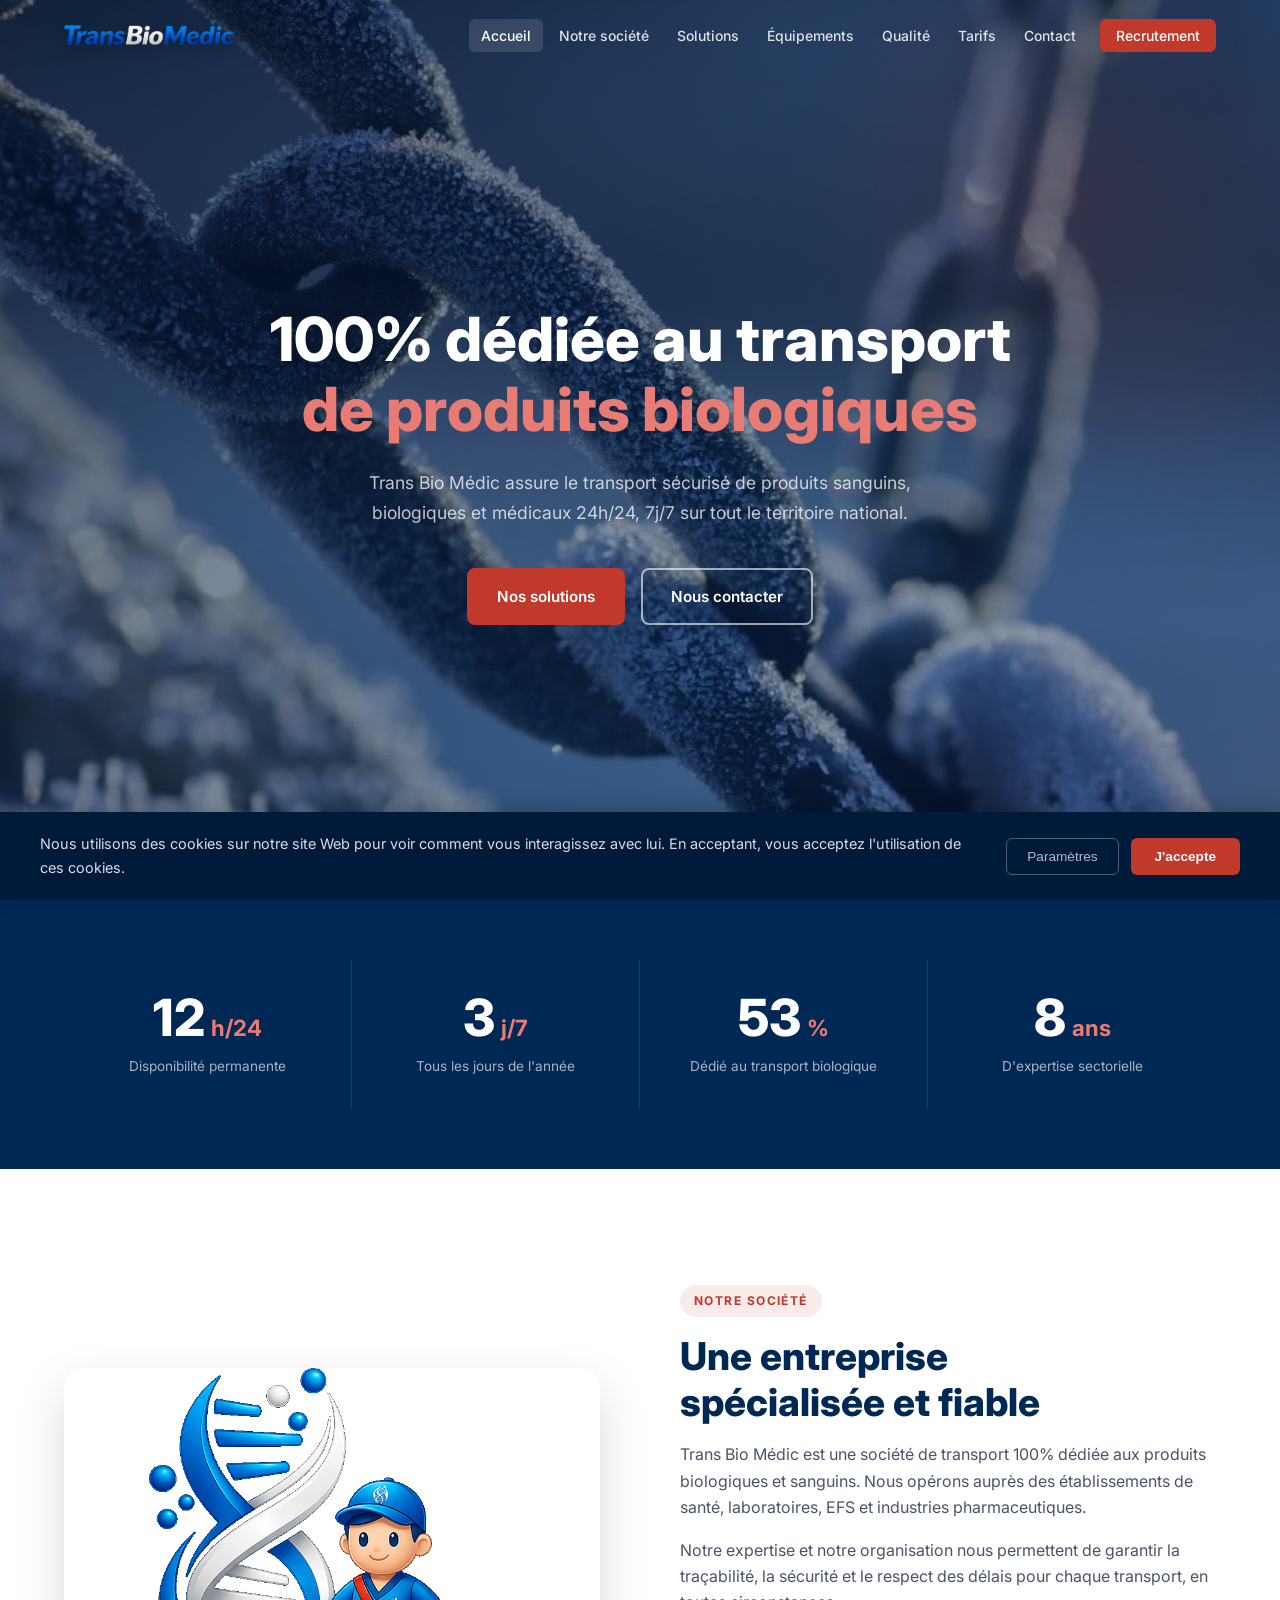
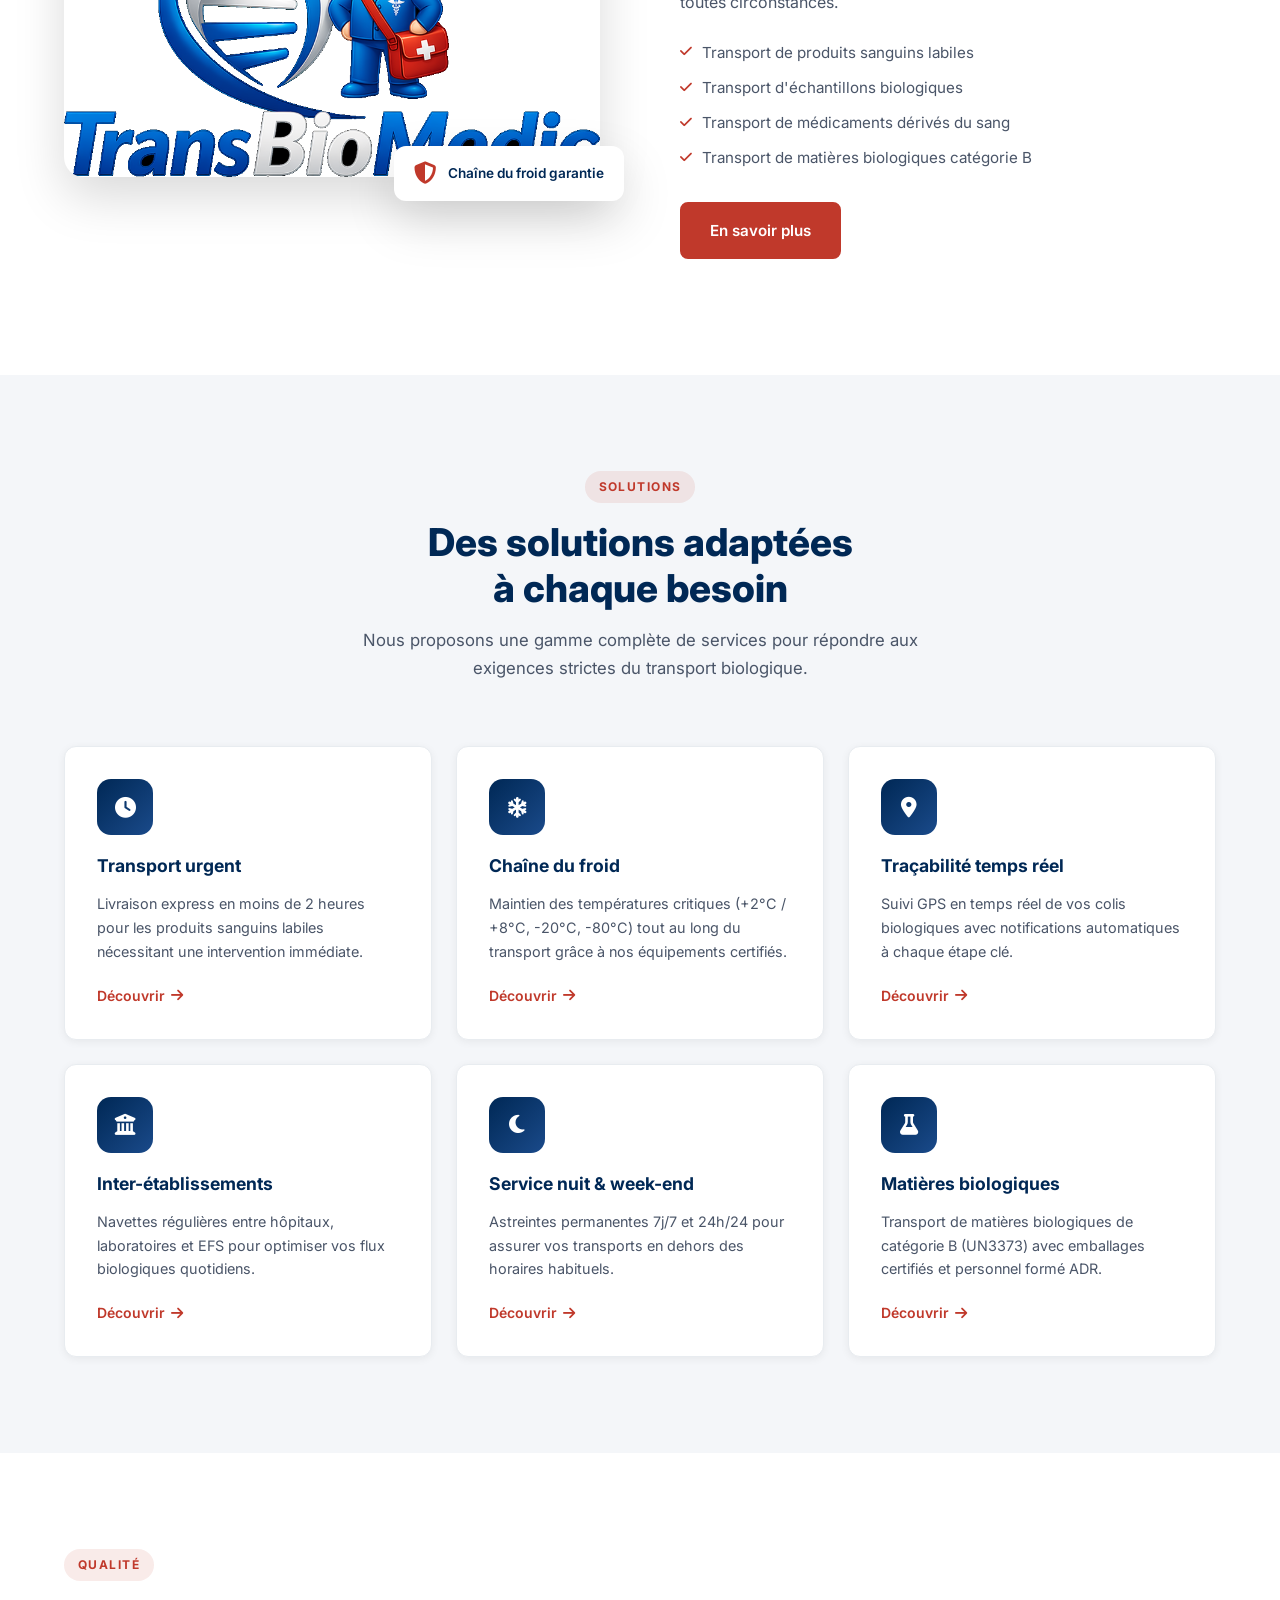
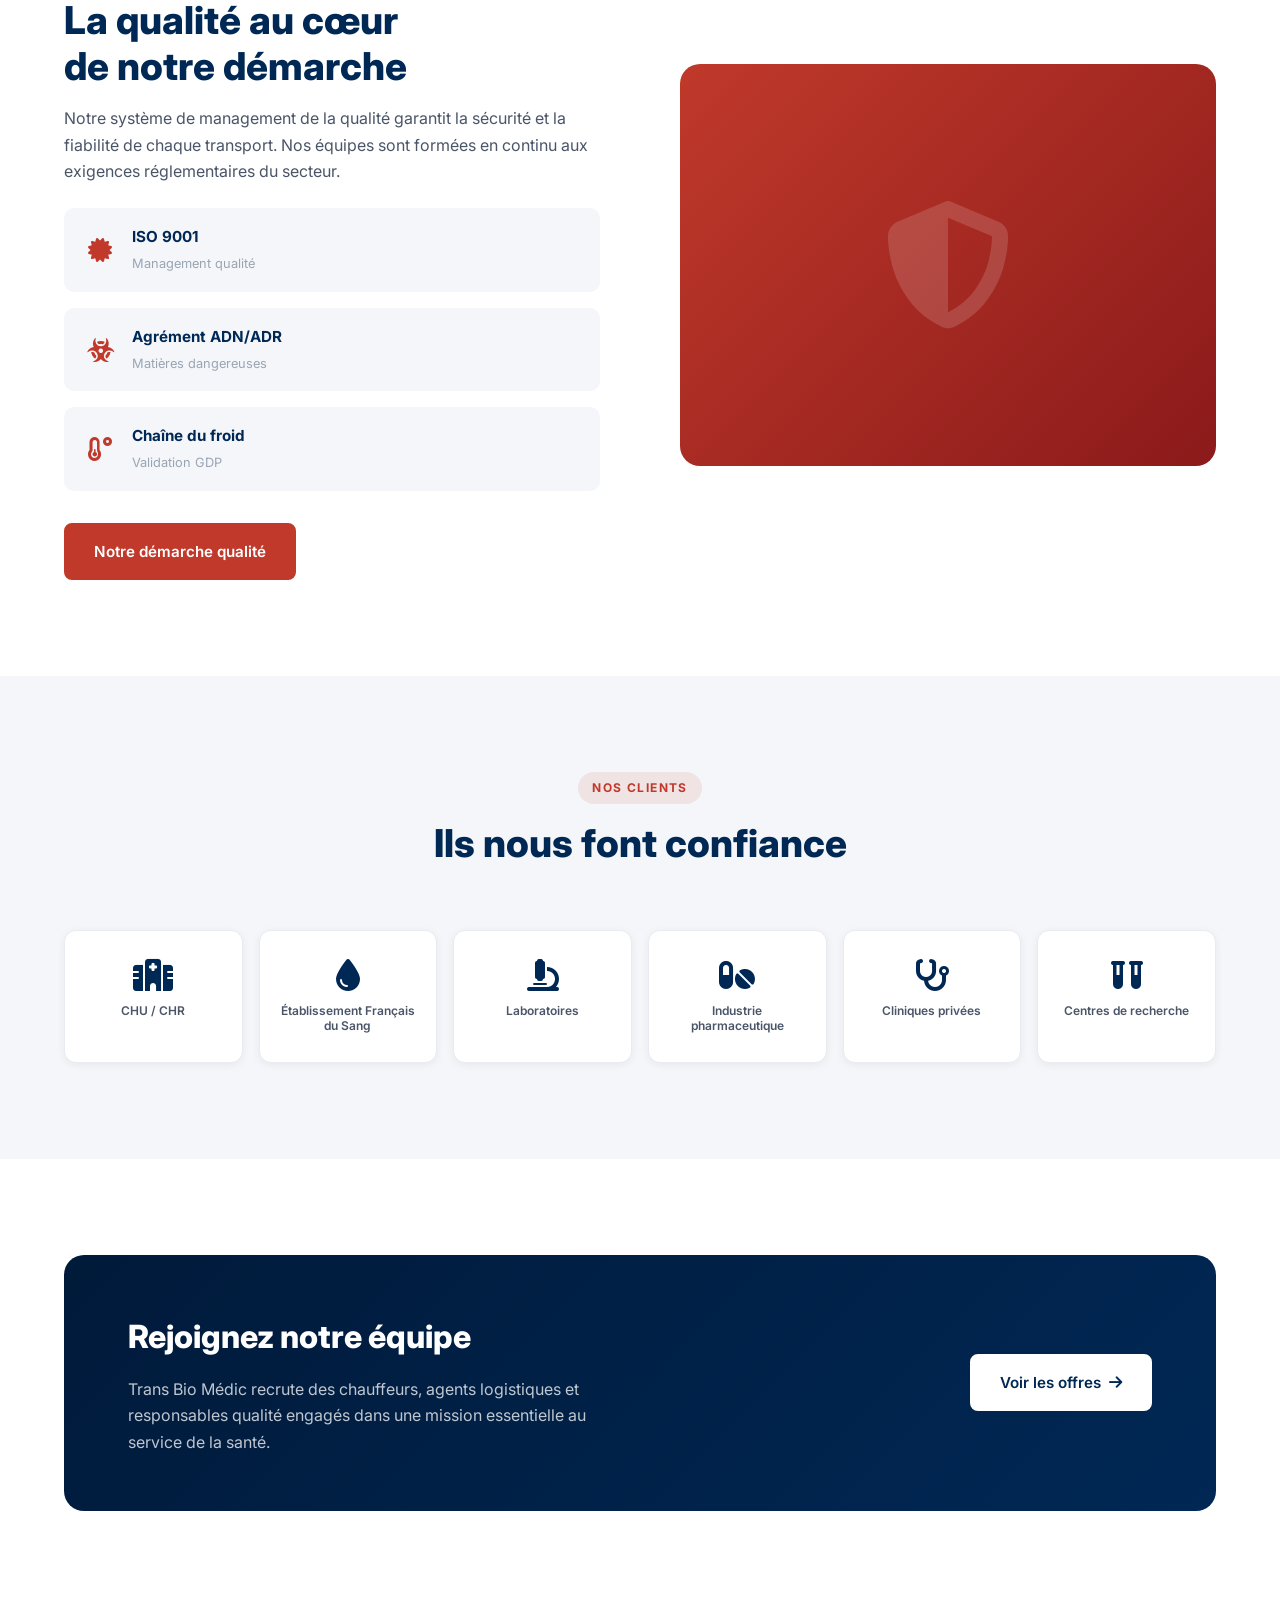
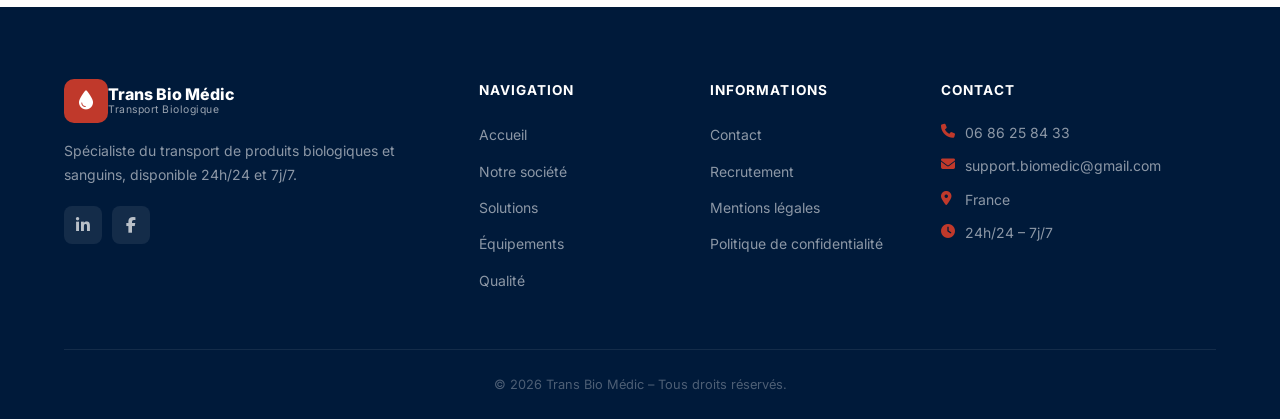
==== index.html @ 48e61147 "Remplace l'image À propos par le logo Made-with: Cursor" ====
<!DOCTYPE html>
<html lang="fr">
<head>
  <meta charset="UTF-8" />
  <meta name="viewport" content="width=device-width, initial-scale=1.0" />
  <title>Trans Bio Médic – Transport de produits biologiques</title>
  <link rel="icon" type="image/x-icon" href="favicon.ico" />
  <link rel="icon" type="image/png" href="images/favicon.png" />
  <link rel="stylesheet" href="css/style.css" />
  <link rel="preconnect" href="https://fonts.googleapis.com" />
  <link rel="preconnect" href="https://fonts.gstatic.com" crossorigin />
  <link href="https://fonts.googleapis.com/css2?family=Inter:wght@300;400;500;600;700;800&display=swap" rel="stylesheet" />
  <link rel="stylesheet" href="https://cdnjs.cloudflare.com/ajax/libs/font-awesome/6.5.0/css/all.min.css" />
</head>
<body>

  <!-- ===== COOKIE BANNER ===== -->
  <div class="cookie-banner" id="cookieBanner">
    <div class="cookie-content">
      <p>Nous utilisons des cookies sur notre site Web pour voir comment vous interagissez avec lui. En acceptant, vous acceptez l'utilisation de ces cookies.</p>
      <div class="cookie-actions">
        <button class="btn-cookie-settings" id="cookieSettings">Paramètres</button>
        <button class="btn-cookie-accept" id="cookieAccept">J'accepte</button>
      </div>
    </div>
  </div>

  <!-- ===== HEADER / NAVIGATION ===== -->
  <header class="header" id="header">
    <nav class="navbar">
      <a href="index.html" class="logo">
        <img src="images/logo-tbm.png" alt="Trans Bio Médic" class="logo-img" />
      </a>

      <ul class="nav-links" id="navLinks">
        <li><a href="index.html" class="nav-link active">Accueil</a></li>
        <li><a href="pages/notre-societe.html" class="nav-link">Notre société</a></li>
        <li><a href="pages/solutions.html" class="nav-link">Solutions</a></li>
        <li><a href="pages/equipements.html" class="nav-link">Équipements</a></li>
        <li><a href="pages/qualite.html" class="nav-link">Qualité</a></li>
        <li><a href="Grille%20tarifaire.html" class="nav-link">Tarifs</a></li>
        <li><a href="pages/contact.html" class="nav-link">Contact</a></li>
        <li><a href="pages/recrutement.html" class="nav-link nav-link--cta">Recrutement</a></li>
      </ul>

      <button class="hamburger" id="hamburger" aria-label="Menu">
        <span></span><span></span><span></span>
      </button>
    </nav>
  </header>

  <!-- ===== HERO ===== -->
  <section class="hero">
    <div class="hero-bg">
      <div class="hero-particles" id="particles"></div>
    </div>
    <div class="hero-content">
      <h1 class="hero-title">
        100% dédiée au transport<br />
        <span class="hero-title--accent">de produits biologiques</span>
      </h1>
      <p class="hero-desc">
        Trans Bio Médic assure le transport sécurisé de produits sanguins, biologiques
        et médicaux 24h/24, 7j/7 sur tout le territoire national.
      </p>
      <div class="hero-cta">
        <a href="pages/solutions.html" class="btn btn--primary">Nos solutions</a>
        <a href="pages/contact.html" class="btn btn--outline">Nous contacter</a>
      </div>
    </div>
    <div class="hero-scroll">
      <span>Découvrir</span>
      <i class="fa-solid fa-chevron-down"></i>
    </div>
  </section>

  <!-- ===== CHIFFRES CLÉS ===== -->
  <section class="stats">
    <div class="container">
      <div class="stats-grid">
        <div class="stat-card" data-count="24">
          <span class="stat-number" data-target="24">0</span>
          <span class="stat-unit">h/24</span>
          <p class="stat-label">Disponibilité permanente</p>
        </div>
        <div class="stat-card" data-count="7">
          <span class="stat-number" data-target="7">0</span>
          <span class="stat-unit">j/7</span>
          <p class="stat-label">Tous les jours de l'année</p>
        </div>
        <div class="stat-card" data-count="100">
          <span class="stat-number" data-target="100">0</span>
          <span class="stat-unit">%</span>
          <p class="stat-label">Dédié au transport biologique</p>
        </div>
        <div class="stat-card" data-count="15">
          <span class="stat-number" data-target="15">0</span>
          <span class="stat-unit">ans</span>
          <p class="stat-label">D'expertise sectorielle</p>
        </div>
      </div>
    </div>
  </section>

  <!-- ===== PRÉSENTATION ===== -->
  <section class="about section">
    <div class="container">
      <div class="about-grid">
        <div class="about-visual">
          <div class="about-img-wrapper">
            <img src="images/logo-tbm-mark.png" alt="Logo Trans Bio Médic" class="about-img about-img--contain" />
            <div class="about-badge-float">
              <i class="fa-solid fa-shield-halved"></i>
              <span>Chaîne du froid garantie</span>
            </div>
          </div>
        </div>
        <div class="about-text">
          <div class="section-tag">Notre société</div>
          <h2 class="section-title">Une entreprise<br />spécialisée et fiable</h2>
          <p>
            Trans Bio Médic est une société de transport 100% dédiée aux produits biologiques
            et sanguins. Nous opérons auprès des établissements de santé, laboratoires,
            EFS et industries pharmaceutiques.
          </p>
          <p>
            Notre expertise et notre organisation nous permettent de garantir la traçabilité,
            la sécurité et le respect des délais pour chaque transport, en toutes circonstances.
          </p>
          <ul class="about-list">
            <li><i class="fa-solid fa-check"></i> Transport de produits sanguins labiles</li>
            <li><i class="fa-solid fa-check"></i> Transport d'échantillons biologiques</li>
            <li><i class="fa-solid fa-check"></i> Transport de médicaments dérivés du sang</li>
            <li><i class="fa-solid fa-check"></i> Transport de matières biologiques catégorie B</li>
          </ul>
          <a href="pages/notre-societe.html" class="btn btn--primary">En savoir plus</a>
        </div>
      </div>
    </div>
  </section>

  <!-- ===== SOLUTIONS ===== -->
  <section class="solutions section section--gray">
    <div class="container">
      <div class="section-header">
        <div class="section-tag">Solutions</div>
        <h2 class="section-title">Des solutions adaptées<br />à chaque besoin</h2>
        <p class="section-desc">
          Nous proposons une gamme complète de services pour répondre aux exigences
          strictes du transport biologique.
        </p>
      </div>
      <div class="solutions-grid">
        <div class="solution-card">
          <div class="solution-icon">
            <i class="fa-solid fa-clock"></i>
          </div>
          <h3>Transport urgent</h3>
          <p>Livraison express en moins de 2 heures pour les produits sanguins labiles nécessitant une intervention immédiate.</p>
          <a href="pages/solutions.html" class="card-link">Découvrir <i class="fa-solid fa-arrow-right"></i></a>
        </div>
        <div class="solution-card">
          <div class="solution-icon">
            <i class="fa-solid fa-snowflake"></i>
          </div>
          <h3>Chaîne du froid</h3>
          <p>Maintien des températures critiques (+2°C / +8°C, -20°C, -80°C) tout au long du transport grâce à nos équipements certifiés.</p>
          <a href="pages/solutions.html" class="card-link">Découvrir <i class="fa-solid fa-arrow-right"></i></a>
        </div>
        <div class="solution-card">
          <div class="solution-icon">
            <i class="fa-solid fa-location-dot"></i>
          </div>
          <h3>Traçabilité temps réel</h3>
          <p>Suivi GPS en temps réel de vos colis biologiques avec notifications automatiques à chaque étape clé.</p>
          <a href="pages/solutions.html" class="card-link">Découvrir <i class="fa-solid fa-arrow-right"></i></a>
        </div>
        <div class="solution-card">
          <div class="solution-icon">
            <i class="fa-solid fa-building-columns"></i>
          </div>
          <h3>Inter-établissements</h3>
          <p>Navettes régulières entre hôpitaux, laboratoires et EFS pour optimiser vos flux biologiques quotidiens.</p>
          <a href="pages/solutions.html" class="card-link">Découvrir <i class="fa-solid fa-arrow-right"></i></a>
        </div>
        <div class="solution-card">
          <div class="solution-icon">
            <i class="fa-solid fa-moon"></i>
          </div>
          <h3>Service nuit & week-end</h3>
          <p>Astreintes permanentes 7j/7 et 24h/24 pour assurer vos transports en dehors des horaires habituels.</p>
          <a href="pages/solutions.html" class="card-link">Découvrir <i class="fa-solid fa-arrow-right"></i></a>
        </div>
        <div class="solution-card">
          <div class="solution-icon">
            <i class="fa-solid fa-flask"></i>
          </div>
          <h3>Matières biologiques</h3>
          <p>Transport de matières biologiques de catégorie B (UN3373) avec emballages certifiés et personnel formé ADR.</p>
          <a href="pages/solutions.html" class="card-link">Découvrir <i class="fa-solid fa-arrow-right"></i></a>
        </div>
      </div>
    </div>
  </section>

  <!-- ===== QUALITÉ ===== -->
  <section class="quality section">
    <div class="container">
      <div class="quality-grid">
        <div class="quality-text">
          <div class="section-tag">Qualité</div>
          <h2 class="section-title">La qualité au cœur<br />de notre démarche</h2>
          <p>
            Notre système de management de la qualité garantit la sécurité et la fiabilité
            de chaque transport. Nos équipes sont formées en continu aux exigences
            réglementaires du secteur.
          </p>
          <div class="quality-certifs">
            <div class="certif-badge">
              <i class="fa-solid fa-certificate"></i>
              <div>
                <strong>ISO 9001</strong>
                <span>Management qualité</span>
              </div>
            </div>
            <div class="certif-badge">
              <i class="fa-solid fa-biohazard"></i>
              <div>
                <strong>Agrément ADN/ADR</strong>
                <span>Matières dangereuses</span>
              </div>
            </div>
            <div class="certif-badge">
              <i class="fa-solid fa-temperature-low"></i>
              <div>
                <strong>Chaîne du froid</strong>
                <span>Validation GDP</span>
              </div>
            </div>
          </div>
          <a href="pages/qualite.html" class="btn btn--primary">Notre démarche qualité</a>
        </div>
        <div class="quality-visual">
          <div class="quality-img-placeholder">
            <i class="fa-solid fa-shield-halved"></i>
          </div>
        </div>
      </div>
    </div>
  </section>

  <!-- ===== CLIENTS / PARTENAIRES ===== -->
  <section class="partners section section--gray">
    <div class="container">
      <div class="section-header">
        <div class="section-tag">Nos clients</div>
        <h2 class="section-title">Ils nous font confiance</h2>
      </div>
      <div class="partners-grid">
        <div class="partner-item"><i class="fa-solid fa-hospital"></i><span>CHU / CHR</span></div>
        <div class="partner-item"><i class="fa-solid fa-droplet"></i><span>Établissement Français du Sang</span></div>
        <div class="partner-item"><i class="fa-solid fa-microscope"></i><span>Laboratoires</span></div>
        <div class="partner-item"><i class="fa-solid fa-pills"></i><span>Industrie pharmaceutique</span></div>
        <div class="partner-item"><i class="fa-solid fa-stethoscope"></i><span>Cliniques privées</span></div>
        <div class="partner-item"><i class="fa-solid fa-vials"></i><span>Centres de recherche</span></div>
      </div>
    </div>
  </section>

  <!-- ===== RECRUTEMENT APERÇU ===== -->
  <section class="recruitment-cta section">
    <div class="container">
      <div class="recruitment-card">
        <div class="recruitment-text">
          <h2>Rejoignez notre équipe</h2>
          <p>Trans Bio Médic recrute des chauffeurs, agents logistiques et responsables qualité engagés dans une mission essentielle au service de la santé.</p>
        </div>
        <a href="pages/recrutement.html" class="btn btn--white">Voir les offres <i class="fa-solid fa-arrow-right"></i></a>
      </div>
    </div>
  </section>

  <!-- ===== FOOTER ===== -->
  <footer class="footer">
    <div class="container">
      <div class="footer-grid">
        <div class="footer-brand">
          <div class="logo">
            <div class="logo-icon">
              <i class="fa-solid fa-droplet"></i>
            </div>
            <div class="logo-text">
              <span class="logo-main">Trans Bio Médic</span>
              <span class="logo-sub">Transport Biologique</span>
            </div>
          </div>
          <p>Spécialiste du transport de produits biologiques et sanguins, disponible 24h/24 et 7j/7.</p>
          <div class="footer-social">
            <a href="#" aria-label="LinkedIn"><i class="fa-brands fa-linkedin-in"></i></a>
            <a href="#" aria-label="Facebook"><i class="fa-brands fa-facebook-f"></i></a>
          </div>
        </div>
        <div class="footer-col">
          <h4>Navigation</h4>
          <ul>
            <li><a href="index.html">Accueil</a></li>
            <li><a href="pages/notre-societe.html">Notre société</a></li>
            <li><a href="pages/solutions.html">Solutions</a></li>
            <li><a href="pages/equipements.html">Équipements</a></li>
            <li><a href="pages/qualite.html">Qualité</a></li>
          </ul>
        </div>
        <div class="footer-col">
          <h4>Informations</h4>
          <ul>
            <li><a href="pages/contact.html">Contact</a></li>
            <li><a href="pages/recrutement.html">Recrutement</a></li>
            <li><a href="#">Mentions légales</a></li>
            <li><a href="#">Politique de confidentialité</a></li>
          </ul>
        </div>
        <div class="footer-col">
          <h4>Contact</h4>
          <ul class="footer-contact">
            <li><i class="fa-solid fa-phone"></i><a href="tel:+33686258433">06 86 25 84 33</a></li>
            <li><i class="fa-solid fa-envelope"></i><a href="mailto:support.biomedic@gmail.com">support.biomedic@gmail.com</a></li>
            <li><i class="fa-solid fa-location-dot"></i><span>France</span></li>
            <li><i class="fa-solid fa-clock"></i><span>24h/24 – 7j/7</span></li>
          </ul>
        </div>
      </div>
      <div class="footer-bottom">
        <p>&copy; 2026 Trans Bio Médic – Tous droits réservés.</p>
      </div>
    </div>
  </footer>

  <script src="js/main.js"></script>
</body>
</html>
---- css/style.css ----
/* =============================================
   TRANS BIO MÉDIC — CSS Principal
   ============================================= */

/* ---- Variables ---- */
:root {
  --color-primary: #002855;
  --color-primary-dark: #001a3a;
  --color-accent: #c0392b;
  --color-accent-light: #e74c3c;
  --color-white: #ffffff;
  --color-gray-100: #f4f6f9;
  --color-gray-200: #e8ecf0;
  --color-gray-400: #9aa5b4;
  --color-gray-700: #4a5568;
  --color-gray-900: #1a202c;

  --font-family: 'Inter', sans-serif;
  --border-radius: 12px;
  --border-radius-lg: 20px;
  --shadow-sm: 0 2px 8px rgba(0,0,0,0.06);
  --shadow-md: 0 8px 24px rgba(0,0,0,0.10);
  --shadow-lg: 0 20px 50px rgba(0,0,0,0.15);
  --transition: 0.3s ease;
  --header-height: 70px;
}

/* ---- Reset & Base ---- */
*, *::before, *::after { box-sizing: border-box; margin: 0; padding: 0; }

html { scroll-behavior: smooth; font-size: 16px; }

body {
  font-family: var(--font-family);
  color: var(--color-gray-900);
  background: var(--color-white);
  line-height: 1.65;
  overflow-x: hidden;
}

img { max-width: 100%; display: block; }
a { text-decoration: none; color: inherit; }
ul { list-style: none; }

.container {
  max-width: 1200px;
  margin: 0 auto;
  padding: 0 24px;
}

.section { padding: 96px 0; }
.section--gray { background: var(--color-gray-100); }

/* ---- Section Header ---- */
.section-tag {
  display: inline-flex;
  align-items: center;
  gap: 8px;
  background: rgba(192,57,43,0.10);
  color: var(--color-accent);
  font-size: 0.75rem;
  font-weight: 700;
  letter-spacing: 0.12em;
  text-transform: uppercase;
  padding: 6px 14px;
  border-radius: 50px;
  margin-bottom: 16px;
}

.section-title {
  font-size: clamp(1.75rem, 3vw, 2.5rem);
  font-weight: 800;
  color: var(--color-primary);
  line-height: 1.2;
  margin-bottom: 16px;
}

.section-desc {
  font-size: 1.05rem;
  color: var(--color-gray-700);
  max-width: 560px;
  margin: 0 auto;
}

.section-header {
  text-align: center;
  margin-bottom: 64px;
}

/* ---- Buttons ---- */
.btn {
  display: inline-flex;
  align-items: center;
  gap: 8px;
  padding: 14px 28px;
  border-radius: 8px;
  font-weight: 600;
  font-size: 0.95rem;
  cursor: pointer;
  border: 2px solid transparent;
  transition: all var(--transition);
}

.btn--primary {
  background: var(--color-accent);
  color: var(--color-white);
  border-color: var(--color-accent);
}
.btn--primary:hover {
  background: var(--color-accent-light);
  border-color: var(--color-accent-light);
  transform: translateY(-2px);
  box-shadow: 0 8px 20px rgba(192,57,43,0.30);
}

.btn--outline {
  background: transparent;
  color: var(--color-white);
  border-color: rgba(255,255,255,0.6);
}
.btn--outline:hover {
  background: rgba(255,255,255,0.15);
  border-color: var(--color-white);
}

.btn--white {
  background: var(--color-white);
  color: var(--color-primary);
  border-color: var(--color-white);
}
.btn--white:hover {
  background: var(--color-gray-100);
  transform: translateY(-2px);
  box-shadow: 0 8px 20px rgba(0,0,0,0.15);
}

/* ---- COOKIE BANNER ---- */
.cookie-banner {
  position: fixed;
  bottom: 0; left: 0; right: 0;
  background: var(--color-primary-dark);
  color: var(--color-white);
  z-index: 9999;
  padding: 20px 24px;
  box-shadow: 0 -4px 20px rgba(0,0,0,0.2);
  transform: translateY(100%);
  transition: transform 0.4s ease;
}
.cookie-banner.visible { transform: translateY(0); }

.cookie-content {
  max-width: 1200px;
  margin: 0 auto;
  display: flex;
  align-items: center;
  gap: 24px;
  flex-wrap: wrap;
}
.cookie-content p {
  flex: 1;
  font-size: 0.9rem;
  color: rgba(255,255,255,0.85);
  min-width: 250px;
}
.cookie-actions { display: flex; gap: 12px; flex-shrink: 0; }

.btn-cookie-settings {
  background: transparent;
  color: rgba(255,255,255,0.7);
  border: 1px solid rgba(255,255,255,0.3);
  padding: 10px 20px;
  border-radius: 6px;
  cursor: pointer;
  font-size: 0.85rem;
  transition: all var(--transition);
}
.btn-cookie-settings:hover { color: white; border-color: white; }

.btn-cookie-accept {
  background: var(--color-accent);
  color: white;
  border: none;
  padding: 10px 24px;
  border-radius: 6px;
  cursor: pointer;
  font-weight: 600;
  font-size: 0.85rem;
  transition: background var(--transition);
}
.btn-cookie-accept:hover { background: var(--color-accent-light); }

/* ---- HEADER / NAV ---- */
.header {
  position: fixed;
  top: 0; left: 0; right: 0;
  height: var(--header-height);
  z-index: 1000;
  transition: background var(--transition), box-shadow var(--transition);
}
.header.scrolled {
  background: var(--color-primary-dark);
  box-shadow: 0 2px 20px rgba(0,0,0,0.25);
}

.navbar {
  max-width: 1200px;
  margin: 0 auto;
  padding: 0 24px;
  height: 100%;
  display: flex;
  align-items: center;
  justify-content: space-between;
  gap: 24px;
}
.logo {
  margin-right: auto;
}

/* Logo */
.logo {
  display: flex;
  align-items: center;
  flex-shrink: 0;
}
.logo-img {
  height: 21px;
  width: auto;
  object-fit: contain;
  display: block;
  filter: drop-shadow(0 2px 6px rgba(0,0,0,0.18));
  transition: transform var(--transition);
}
.logo:hover .logo-img {
  transform: scale(1.04);
}
.logo-icon {
  width: 44px; height: 44px;
  background: var(--color-accent);
  border-radius: 10px;
  display: flex; align-items: center; justify-content: center;
  color: white;
  font-size: 1.2rem;
  flex-shrink: 0;
}
.logo-text { display: flex; flex-direction: column; line-height: 1.2; }
.logo-main { font-size: 1rem; font-weight: 800; color: white; }
.logo-sub { font-size: 0.65rem; color: rgba(255,255,255,0.6); letter-spacing: 0.05em; }

/* Nav Links */
.nav-links {
  display: flex;
  align-items: center;
  gap: 4px;
}
.nav-link {
  color: rgba(255,255,255,0.85);
  font-size: 0.875rem;
  font-weight: 500;
  padding: 8px 12px;
  border-radius: 6px;
  transition: all var(--transition);
}
.nav-link:hover, .nav-link.active {
  color: white;
  background: rgba(255,255,255,0.12);
}
.nav-link--cta {
  background: var(--color-accent);
  color: white !important;
  padding: 8px 16px;
  margin-left: 8px;
}
.nav-link--cta:hover {
  background: var(--color-accent-light) !important;
}

/* Hamburger */
.hamburger {
  display: none;
  flex-direction: column;
  gap: 5px;
  background: none;
  border: none;
  cursor: pointer;
  padding: 4px;
}
.hamburger span {
  display: block;
  width: 24px; height: 2px;
  background: white;
  border-radius: 2px;
  transition: all var(--transition);
}
.hamburger.open span:nth-child(1) { transform: translateY(7px) rotate(45deg); }
.hamburger.open span:nth-child(2) { opacity: 0; }
.hamburger.open span:nth-child(3) { transform: translateY(-7px) rotate(-45deg); }

/* ---- HERO ---- */
.hero {
  min-height: 100vh;
  background: url('../images/Chaine.jpg') center center / cover no-repeat;
  display: flex;
  align-items: center;
  justify-content: center;
  position: relative;
  overflow: hidden;
  padding: calc(var(--header-height) + 40px) 24px 80px;
}
.hero::after {
  content: '';
  position: absolute;
  inset: 0;
  background: linear-gradient(135deg, rgba(0,20,50,0.60) 0%, rgba(0,40,85,0.50) 60%, rgba(10,30,70,0.45) 100%);
  z-index: 1;
}
.hero-bg, .hero-content, .hero-scroll {
  position: relative;
  z-index: 2;
}

.hero-bg {
  position: absolute;
  inset: 0;
  overflow: hidden;
}
.hero-bg::before {
  content: '';
  position: absolute;
  width: 600px; height: 600px;
  background: radial-gradient(circle, rgba(192,57,43,0.15) 0%, transparent 70%);
  top: -100px; right: -100px;
  border-radius: 50%;
}
.hero-bg::after {
  content: '';
  position: absolute;
  width: 400px; height: 400px;
  background: radial-gradient(circle, rgba(255,255,255,0.04) 0%, transparent 70%);
  bottom: 0; left: -50px;
  border-radius: 50%;
}

.hero-content {
  position: relative;
  z-index: 2;
  text-align: center;
  max-width: 820px;
}

.hero-badge {
  display: inline-flex;
  align-items: center;
  gap: 8px;
  background: rgba(255,255,255,0.10);
  border: 1px solid rgba(255,255,255,0.2);
  color: rgba(255,255,255,0.9);
  font-size: 0.8rem;
  font-weight: 600;
  letter-spacing: 0.05em;
  padding: 8px 18px;
  border-radius: 50px;
  margin-bottom: 32px;
}

.hero-title {
  font-size: clamp(2.2rem, 5vw, 3.8rem);
  font-weight: 800;
  color: white;
  line-height: 1.15;
  margin-bottom: 24px;
}
.hero-title--accent { color: #e87c75; }

.hero-desc {
  font-size: 1.1rem;
  color: rgba(255,255,255,0.75);
  max-width: 600px;
  margin: 0 auto 40px;
  line-height: 1.7;
}

.hero-cta {
  display: flex;
  gap: 16px;
  justify-content: center;
  flex-wrap: wrap;
}

.hero-scroll {
  position: absolute;
  bottom: 32px; left: 50%;
  transform: translateX(-50%);
  display: flex;
  flex-direction: column;
  align-items: center;
  gap: 8px;
  color: rgba(255,255,255,0.5);
  font-size: 0.75rem;
  letter-spacing: 0.1em;
  text-transform: uppercase;
  animation: bounce 2s ease-in-out infinite;
  cursor: pointer;
}
.hero-scroll i { font-size: 1rem; }

@keyframes bounce {
  0%, 100% { transform: translateX(-50%) translateY(0); }
  50% { transform: translateX(-50%) translateY(8px); }
}

/* ---- STATS ---- */
.stats {
  background: var(--color-primary);
  padding: 60px 0;
}
.stats-grid {
  display: grid;
  grid-template-columns: repeat(4, 1fr);
  gap: 0;
}
.stat-card {
  text-align: center;
  padding: 32px 24px;
  border-right: 1px solid rgba(255,255,255,0.1);
  color: white;
}
.stat-card:last-child { border-right: none; }

.stat-number {
  font-size: clamp(2.5rem, 4vw, 3.5rem);
  font-weight: 800;
  color: white;
  line-height: 1;
}
.stat-unit {
  font-size: 1.4rem;
  font-weight: 700;
  color: #e87c75;
  margin-left: 2px;
}
.stat-label {
  font-size: 0.85rem;
  color: rgba(255,255,255,0.65);
  margin-top: 8px;
}

/* ---- ABOUT ---- */
.about-grid {
  display: grid;
  grid-template-columns: 1fr 1fr;
  gap: 80px;
  align-items: center;
}
.about-visual { position: relative; }
.about-img-wrapper { position: relative; }
.about-img {
  width: 100%;
  height: 100%;
  object-fit: cover;
  border-radius: var(--border-radius-lg);
  display: block;
  box-shadow: var(--shadow-lg);
}
.about-img--contain {
  object-fit: contain;
  background: rgba(255,255,255,0.03);
}
.about-img-placeholder {
  width: 100%;
  aspect-ratio: 4/3;
  background: linear-gradient(135deg, var(--color-primary) 0%, #1a4a8a 100%);
  border-radius: var(--border-radius-lg);
  display: flex;
  align-items: center;
  justify-content: center;
  font-size: 6rem;
  color: rgba(255,255,255,0.15);
}
.about-badge-float {
  position: absolute;
  bottom: -24px; right: -24px;
  background: white;
  border-radius: var(--border-radius);
  padding: 16px 20px;
  display: flex;
  align-items: center;
  gap: 12px;
  box-shadow: var(--shadow-lg);
  font-size: 0.85rem;
  font-weight: 600;
  color: var(--color-primary);
}
.about-badge-float i {
  color: var(--color-accent);
  font-size: 1.4rem;
}

.about-text { padding: 20px 0; }
.about-text p {
  color: var(--color-gray-700);
  margin-bottom: 16px;
}
.about-list {
  margin: 24px 0 32px;
  display: flex;
  flex-direction: column;
  gap: 10px;
}
.about-list li {
  display: flex;
  align-items: center;
  gap: 10px;
  font-size: 0.95rem;
  color: var(--color-gray-700);
}
.about-list li i {
  color: var(--color-accent);
  font-size: 0.85rem;
  flex-shrink: 0;
}

/* ---- SOLUTIONS ---- */
.solutions-grid {
  display: grid;
  grid-template-columns: repeat(3, 1fr);
  gap: 24px;
}
.solution-card {
  background: white;
  border-radius: var(--border-radius);
  padding: 32px;
  box-shadow: var(--shadow-sm);
  transition: all var(--transition);
  border: 1px solid var(--color-gray-200);
  display: flex;
  flex-direction: column;
  gap: 12px;
}
.solution-card:hover {
  transform: translateY(-6px);
  box-shadow: var(--shadow-lg);
  border-color: transparent;
}
.solution-icon {
  width: 56px; height: 56px;
  background: linear-gradient(135deg, var(--color-primary), #1a4a8a);
  border-radius: 14px;
  display: flex; align-items: center; justify-content: center;
  color: white;
  font-size: 1.3rem;
  margin-bottom: 4px;
}
.solution-card h3 {
  font-size: 1.1rem;
  font-weight: 700;
  color: var(--color-primary);
}
.solution-card p {
  font-size: 0.9rem;
  color: var(--color-gray-700);
  flex: 1;
}
.card-link {
  display: inline-flex;
  align-items: center;
  gap: 6px;
  color: var(--color-accent);
  font-size: 0.875rem;
  font-weight: 600;
  margin-top: 8px;
  transition: gap var(--transition);
}
.card-link:hover { gap: 10px; }

/* ---- QUALITÉ ---- */
.quality-grid {
  display: grid;
  grid-template-columns: 1fr 1fr;
  gap: 80px;
  align-items: center;
}
.quality-text p {
  color: var(--color-gray-700);
  margin-bottom: 24px;
}
.quality-certifs {
  display: flex;
  flex-direction: column;
  gap: 16px;
  margin-bottom: 32px;
}
.certif-badge {
  display: flex;
  align-items: center;
  gap: 16px;
  background: var(--color-gray-100);
  border-radius: 10px;
  padding: 16px 20px;
  transition: all var(--transition);
}
.certif-badge:hover { background: var(--color-gray-200); }
.certif-badge i {
  font-size: 1.5rem;
  color: var(--color-accent);
  width: 32px;
  text-align: center;
}
.certif-badge strong {
  display: block;
  font-size: 0.95rem;
  color: var(--color-primary);
}
.certif-badge span {
  font-size: 0.8rem;
  color: var(--color-gray-400);
}

.quality-img-placeholder {
  width: 100%;
  aspect-ratio: 4/3;
  background: linear-gradient(135deg, var(--color-accent) 0%, #8b1a1a 100%);
  border-radius: var(--border-radius-lg);
  display: flex;
  align-items: center;
  justify-content: center;
  font-size: 8rem;
  color: rgba(255,255,255,0.15);
}

/* ---- PARTNERS ---- */
.partners-grid {
  display: grid;
  grid-template-columns: repeat(6, 1fr);
  gap: 16px;
}
.partner-item {
  background: white;
  border-radius: var(--border-radius);
  padding: 28px 16px;
  text-align: center;
  display: flex;
  flex-direction: column;
  align-items: center;
  gap: 12px;
  box-shadow: var(--shadow-sm);
  border: 1px solid var(--color-gray-200);
  transition: all var(--transition);
  cursor: default;
}
.partner-item:hover {
  transform: translateY(-4px);
  box-shadow: var(--shadow-md);
  border-color: var(--color-accent);
}
.partner-item i {
  font-size: 2rem;
  color: var(--color-primary);
}
.partner-item span {
  font-size: 0.75rem;
  font-weight: 600;
  color: var(--color-gray-700);
  text-align: center;
  line-height: 1.3;
}

/* ---- RECRUITMENT CTA ---- */
.recruitment-card {
  background: linear-gradient(135deg, var(--color-primary-dark) 0%, var(--color-primary) 100%);
  border-radius: var(--border-radius-lg);
  padding: 56px 64px;
  display: flex;
  align-items: center;
  justify-content: space-between;
  gap: 40px;
}
.recruitment-card h2 {
  font-size: clamp(1.5rem, 3vw, 2rem);
  font-weight: 800;
  color: white;
  margin-bottom: 12px;
}
.recruitment-card p {
  color: rgba(255,255,255,0.75);
  max-width: 500px;
}

/* ---- FOOTER ---- */
.footer {
  background: var(--color-primary-dark);
  color: rgba(255,255,255,0.75);
  padding-top: 72px;
}
.footer-grid {
  display: grid;
  grid-template-columns: 2fr 1fr 1fr 1.5fr;
  gap: 48px;
  padding-bottom: 56px;
  border-bottom: 1px solid rgba(255,255,255,0.08);
}
.footer-brand .logo { margin-bottom: 16px; }
.footer-brand p {
  font-size: 0.875rem;
  line-height: 1.7;
  color: rgba(255,255,255,0.55);
  margin-bottom: 20px;
}
.footer-social {
  display: flex;
  gap: 10px;
}
.footer-social a {
  width: 38px; height: 38px;
  border-radius: 8px;
  background: rgba(255,255,255,0.08);
  display: flex; align-items: center; justify-content: center;
  color: rgba(255,255,255,0.7);
  transition: all var(--transition);
}
.footer-social a:hover {
  background: var(--color-accent);
  color: white;
}

.footer-col h4 {
  font-size: 0.85rem;
  font-weight: 700;
  color: white;
  letter-spacing: 0.08em;
  text-transform: uppercase;
  margin-bottom: 20px;
}
.footer-col ul { display: flex; flex-direction: column; gap: 10px; }
.footer-col ul li a {
  font-size: 0.875rem;
  color: rgba(255,255,255,0.55);
  transition: color var(--transition);
}
.footer-col ul li a:hover { color: white; }

.footer-contact { display: flex; flex-direction: column; gap: 10px; }
.footer-contact li {
  display: flex;
  align-items: flex-start;
  gap: 10px;
  font-size: 0.875rem;
  color: rgba(255,255,255,0.55);
}
.footer-contact li i {
  color: var(--color-accent);
  margin-top: 3px;
  width: 14px;
  flex-shrink: 0;
}
.footer-contact li a { color: rgba(255,255,255,0.55); transition: color var(--transition); }
.footer-contact li a:hover { color: white; }

.footer-bottom {
  padding: 24px 0;
  text-align: center;
  font-size: 0.8rem;
  color: rgba(255,255,255,0.3);
}

/* ========================
   PAGE INTÉRIEURE — Layout
   ======================== */
.page-hero {
  background: linear-gradient(135deg, var(--color-primary-dark) 0%, var(--color-primary) 100%);
  padding: calc(var(--header-height) + 60px) 24px 80px;
  text-align: center;
  position: relative;
  overflow: hidden;
}
.page-hero::before {
  content: '';
  position: absolute;
  width: 500px; height: 500px;
  background: radial-gradient(circle, rgba(192,57,43,0.12) 0%, transparent 70%);
  top: -100px; right: -100px;
  border-radius: 50%;
}
.page-hero-content { position: relative; z-index: 2; }
.page-hero h1 {
  font-size: clamp(2rem, 4vw, 3rem);
  font-weight: 800;
  color: white;
  margin-bottom: 16px;
}
.page-hero p {
  font-size: 1.1rem;
  color: rgba(255,255,255,0.75);
  max-width: 600px;
  margin: 0 auto;
}
.breadcrumb {
  display: flex;
  align-items: center;
  justify-content: center;
  gap: 8px;
  margin-bottom: 24px;
  font-size: 0.85rem;
  color: rgba(255,255,255,0.5);
}
.breadcrumb a { color: rgba(255,255,255,0.6); transition: color var(--transition); }
.breadcrumb a:hover { color: white; }
.breadcrumb i { font-size: 0.6rem; }

/* ========================
   RESPONSIVE
   ======================== */
@media (max-width: 1100px) {
  .partners-grid { grid-template-columns: repeat(3, 1fr); }
}

@media (max-width: 900px) {
  .stats-grid { grid-template-columns: repeat(2, 1fr); }
  .stat-card { border-right: none; border-bottom: 1px solid rgba(255,255,255,0.1); }
  .stat-card:nth-child(odd) { border-right: 1px solid rgba(255,255,255,0.1); }
  .about-grid, .quality-grid { grid-template-columns: 1fr; gap: 48px; }
  .about-visual { order: -1; }
  .quality-visual { display: none; }
  .solutions-grid { grid-template-columns: repeat(2, 1fr); }
  .footer-grid { grid-template-columns: 1fr 1fr; gap: 32px; }
  .recruitment-card { flex-direction: column; text-align: center; padding: 40px 32px; }
}

@media (max-width: 768px) {
  .hamburger { display: flex; }
  .nav-links {
    position: fixed;
    top: var(--header-height); left: 0; right: 0;
    background: var(--color-primary-dark);
    flex-direction: column;
    padding: 24px;
    gap: 8px;
    transform: translateY(-100%);
    opacity: 0;
    pointer-events: none;
    transition: all var(--transition);
    box-shadow: 0 10px 30px rgba(0,0,0,0.3);
    z-index: 999;
  }
  .nav-links.open {
    transform: translateY(0);
    opacity: 1;
    pointer-events: all;
  }
  .nav-link { width: 100%; padding: 12px 16px; }
  .nav-link--cta { text-align: center; margin-left: 0; margin-top: 8px; }
  .solutions-grid { grid-template-columns: 1fr; }
  .partners-grid { grid-template-columns: repeat(2, 1fr); }
  .about-badge-float { display: none; }
  .section { padding: 64px 0; }
}

@media (max-width: 480px) {
  .stats-grid { grid-template-columns: 1fr 1fr; }
  .footer-grid { grid-template-columns: 1fr; }
  .hero-cta { flex-direction: column; align-items: center; }
  .recruitment-card { padding: 32px 24px; }
}

/* ========================
   ANIMATIONS
   ======================== */
.fade-in {
  opacity: 0;
  transform: translateY(30px);
  transition: opacity 0.6s ease, transform 0.6s ease;
}
.fade-in.visible {
  opacity: 1;
  transform: translateY(0);
}
.fade-in-delay-1 { transition-delay: 0.1s; }
.fade-in-delay-2 { transition-delay: 0.2s; }
.fade-in-delay-3 { transition-delay: 0.3s; }
.fade-in-delay-4 { transition-delay: 0.4s; }
.fade-in-delay-5 { transition-delay: 0.5s; }
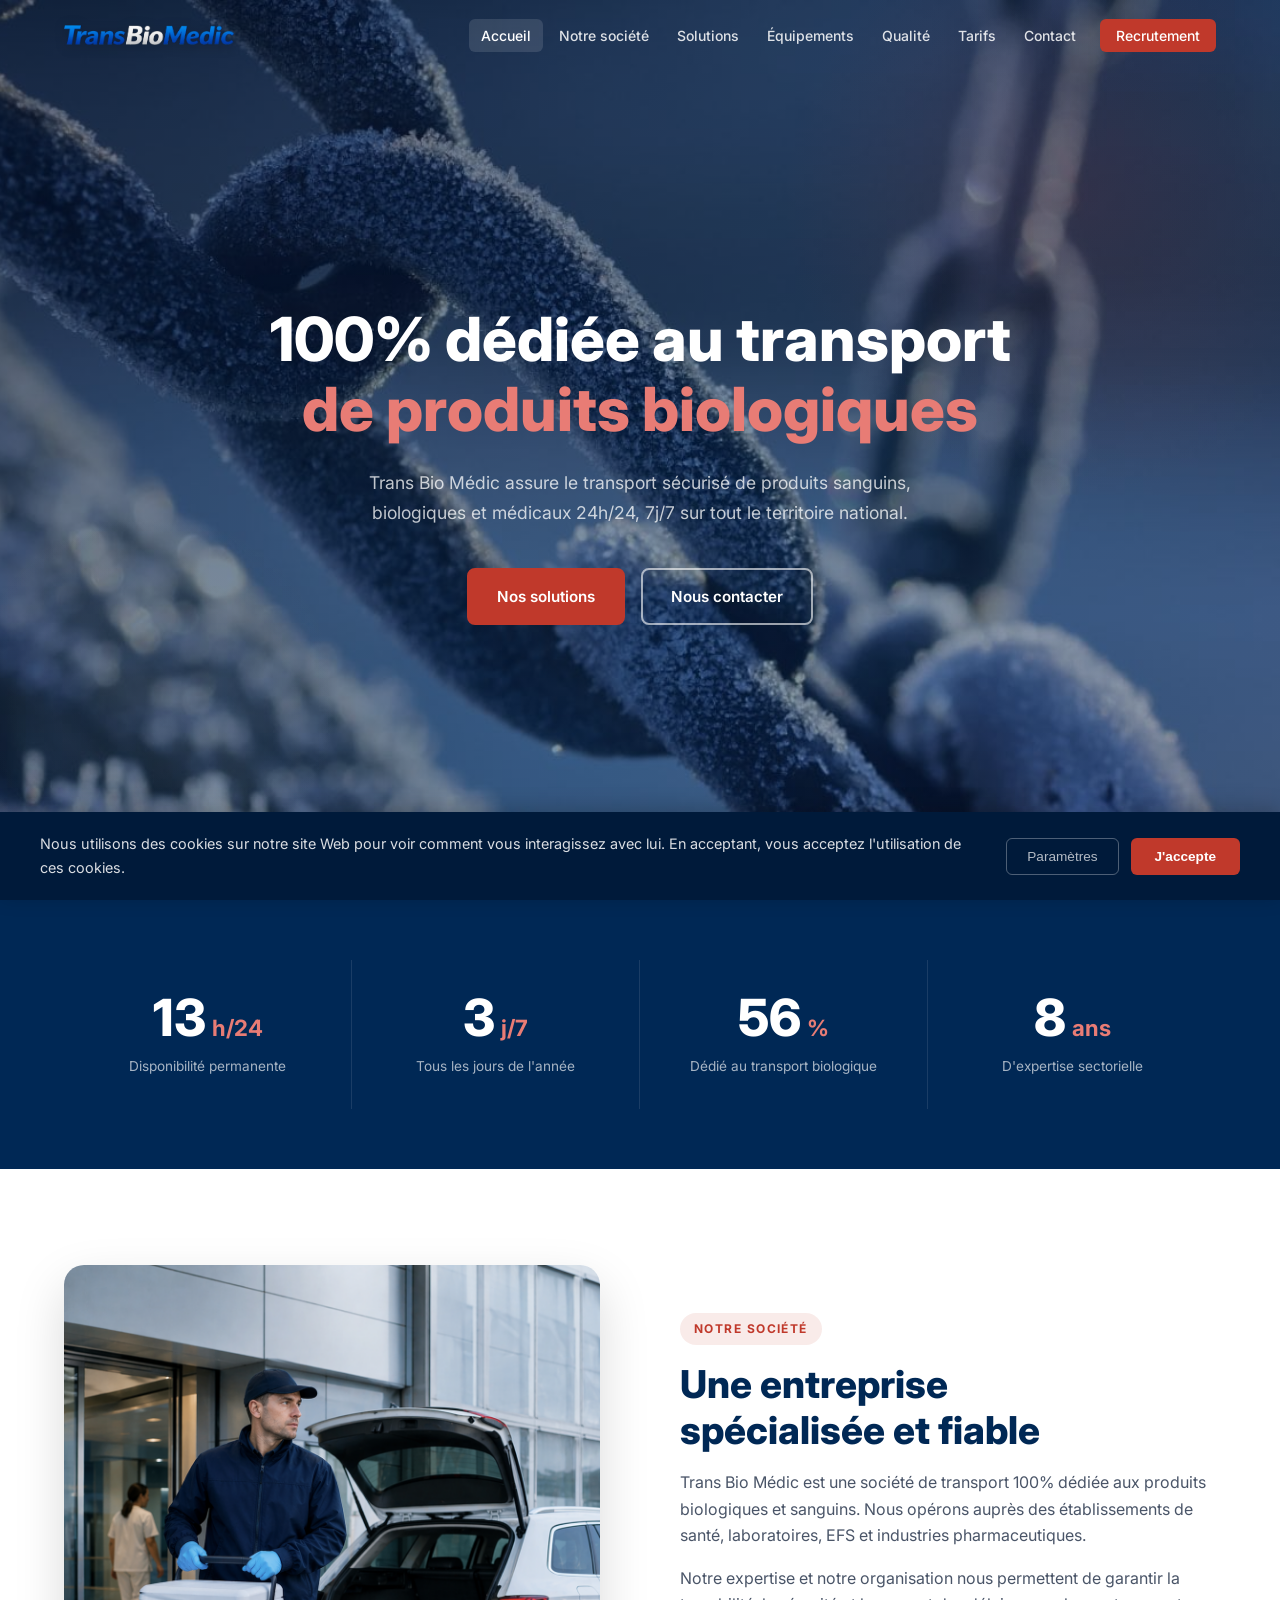
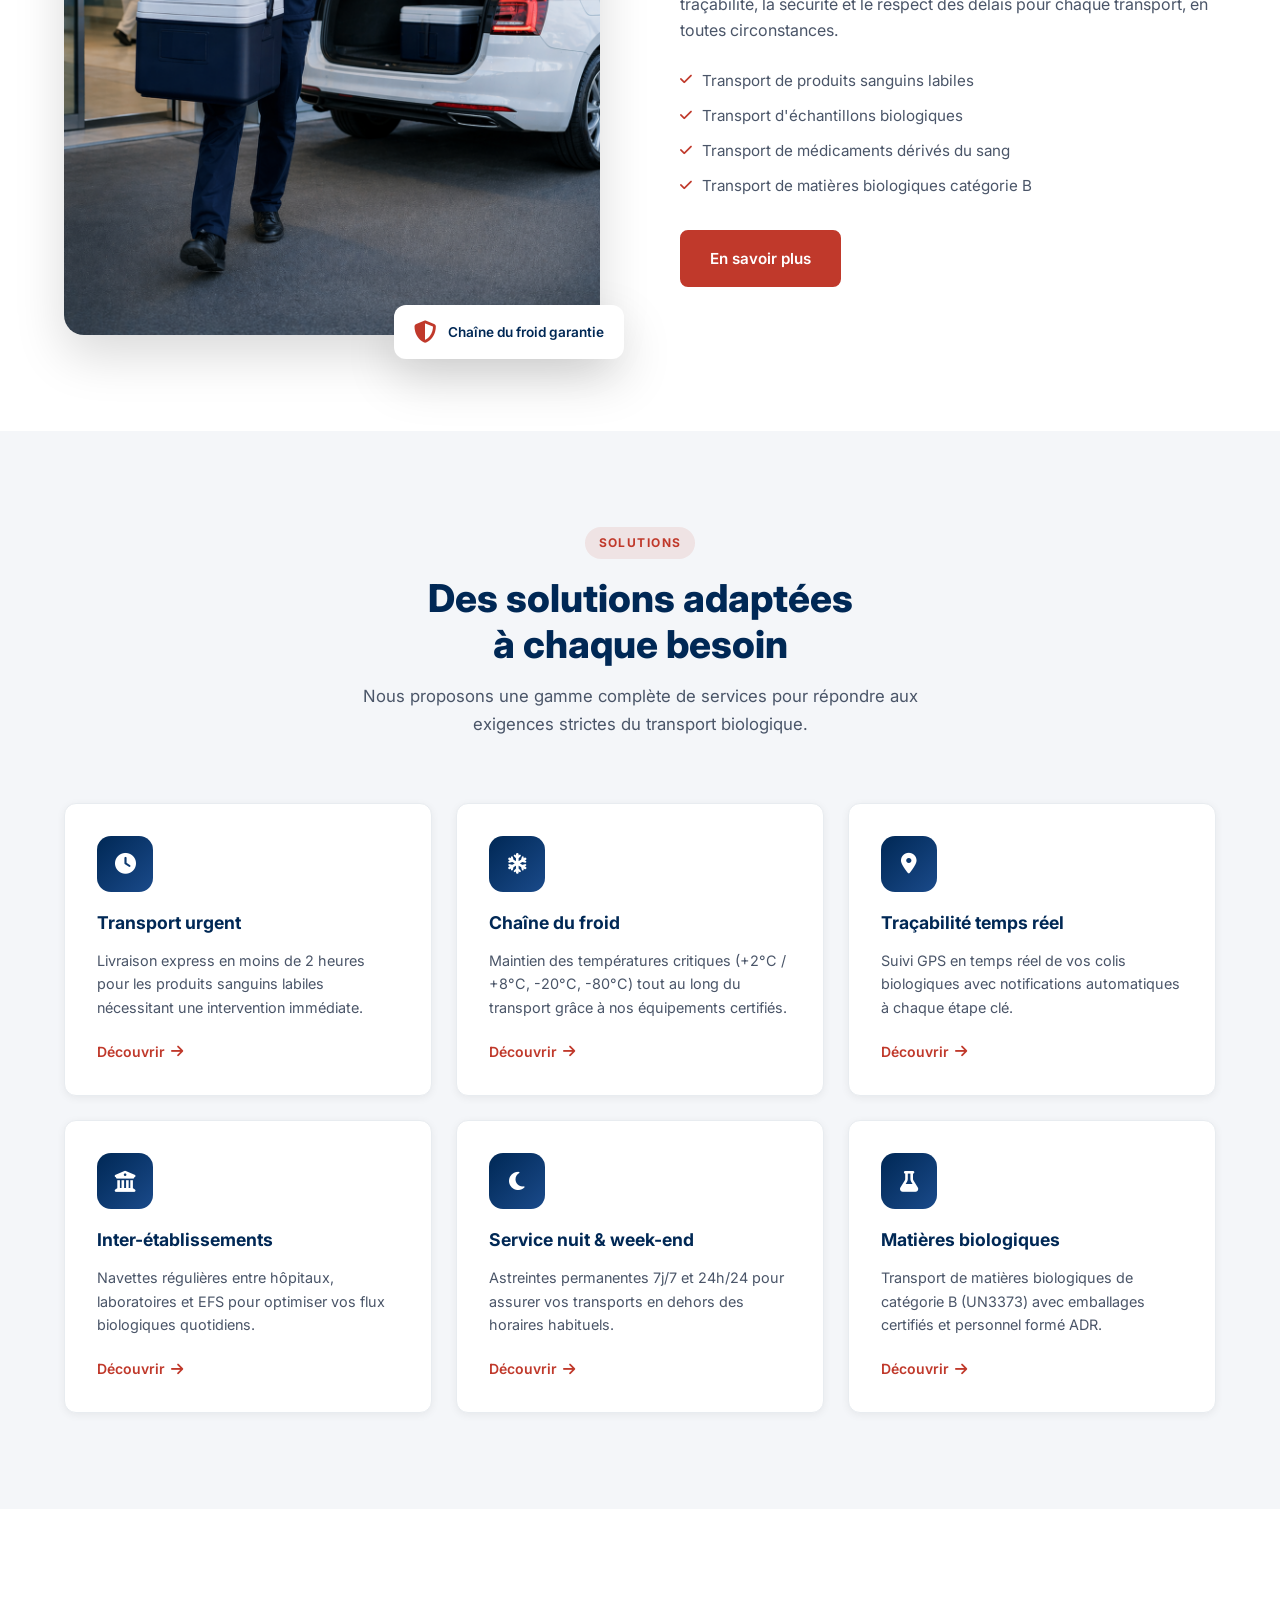
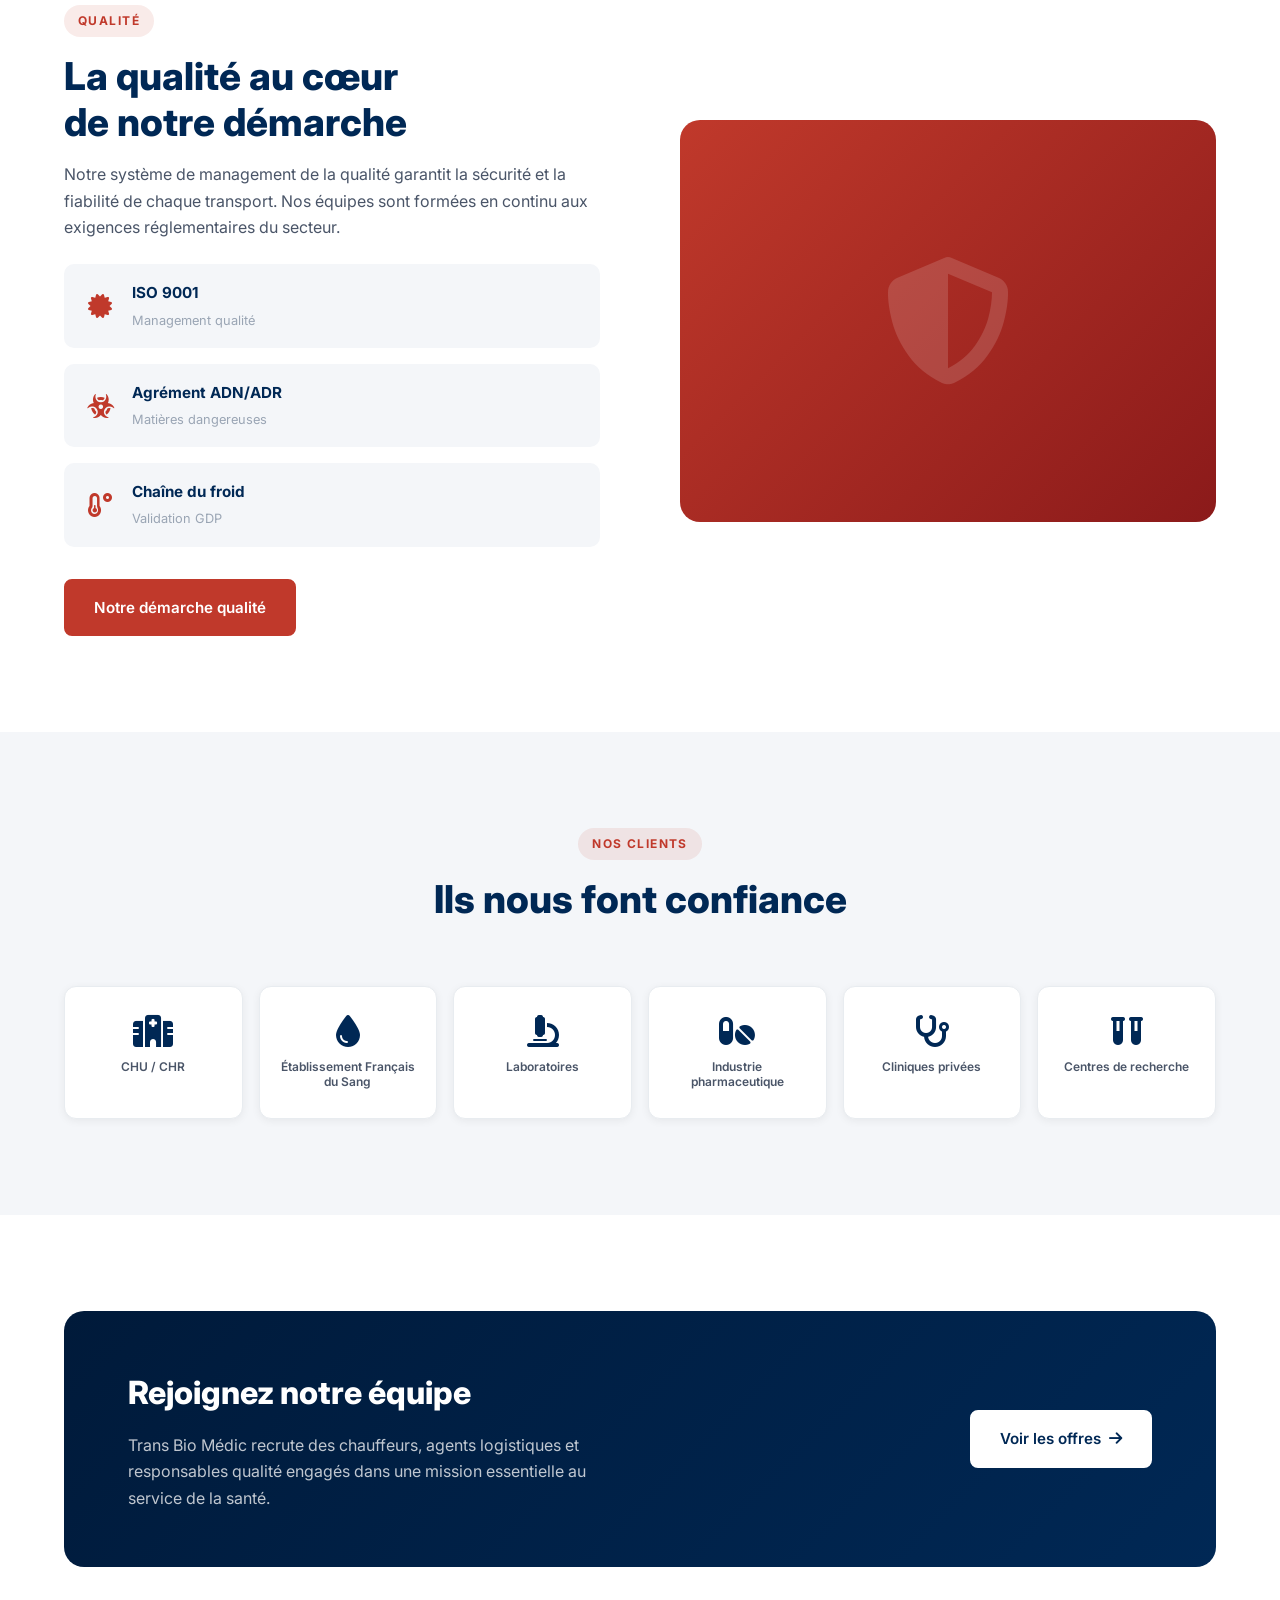
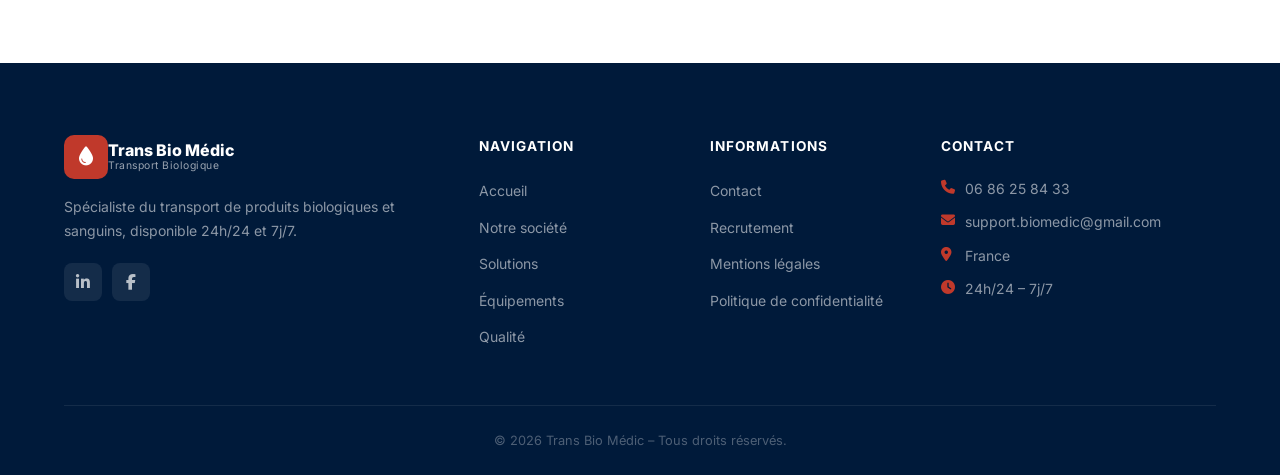
==== commit 00a21b11: "Revert "Remplace l'image À propos par le logo" This reverts commit 48e6114794672d180e77e2e3641184bbc" ====
--- a/index.html
+++ b/index.html
@@ -108,7 +108,7 @@
       <div class="about-grid">
         <div class="about-visual">
           <div class="about-img-wrapper">
-            <img src="images/logo-tbm-mark.png" alt="Logo Trans Bio Médic" class="about-img about-img--contain" />
+            <img src="images/courssier.png" alt="Coursier Trans Bio Médic" class="about-img" />
             <div class="about-badge-float">
               <i class="fa-solid fa-shield-halved"></i>
               <span>Chaîne du froid garantie</span>
--- a/css/style.css
+++ b/css/style.css
@@ -460,10 +460,6 @@
   border-radius: var(--border-radius-lg);
   display: block;
   box-shadow: var(--shadow-lg);
-}
-.about-img--contain {
-  object-fit: contain;
-  background: rgba(255,255,255,0.03);
 }
 .about-img-placeholder {
   width: 100%;
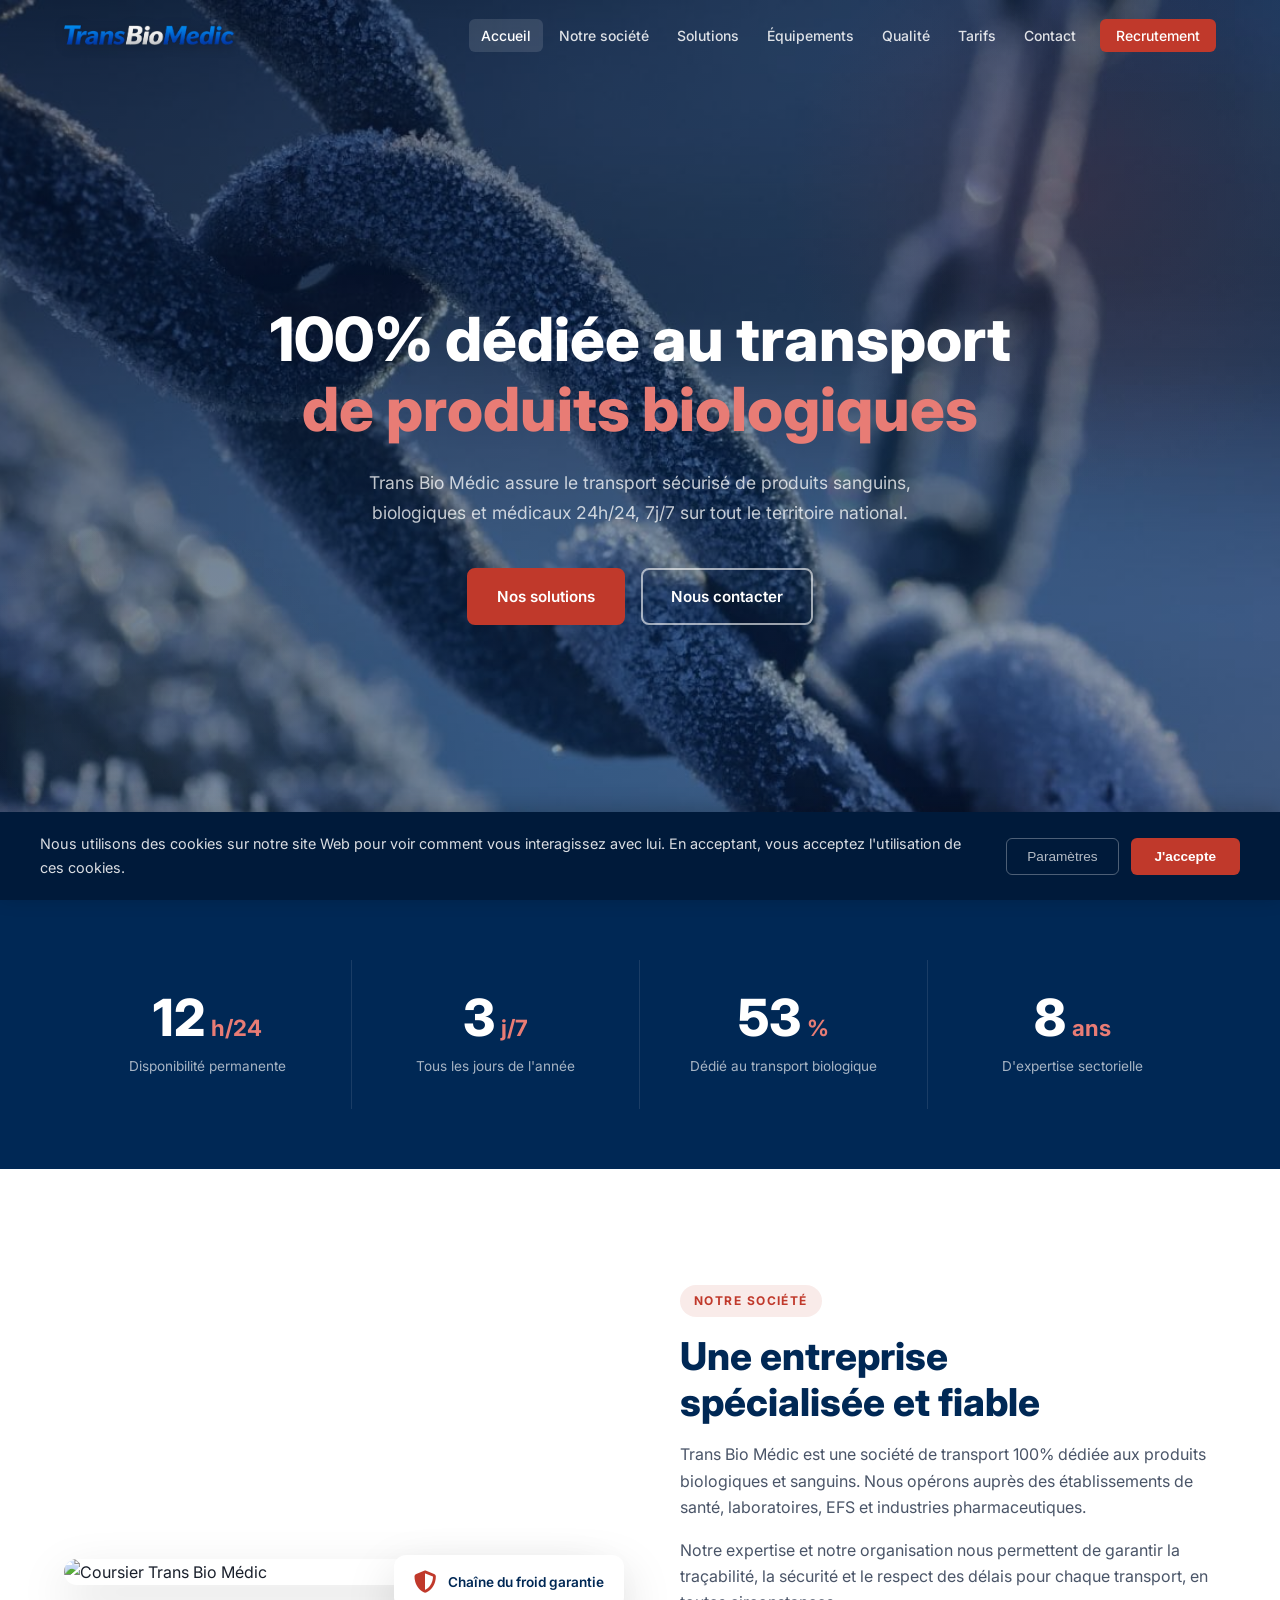
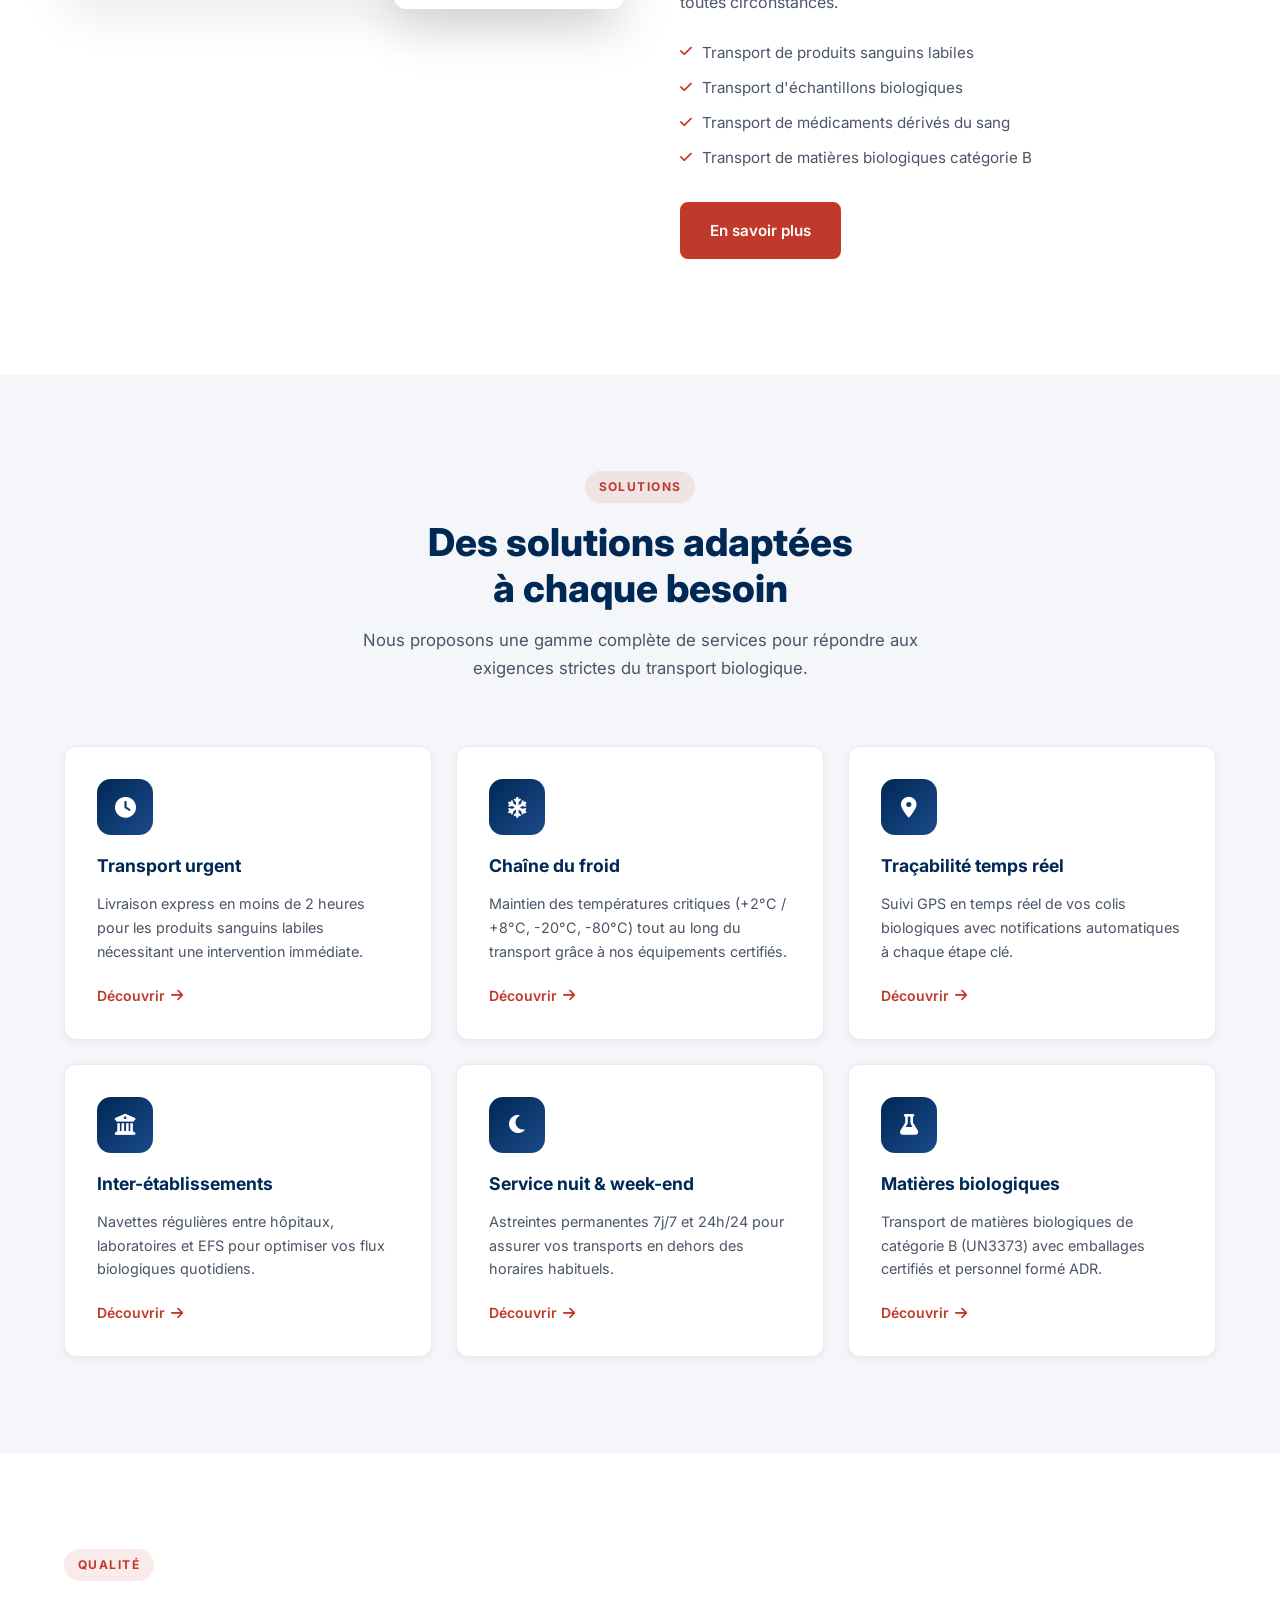
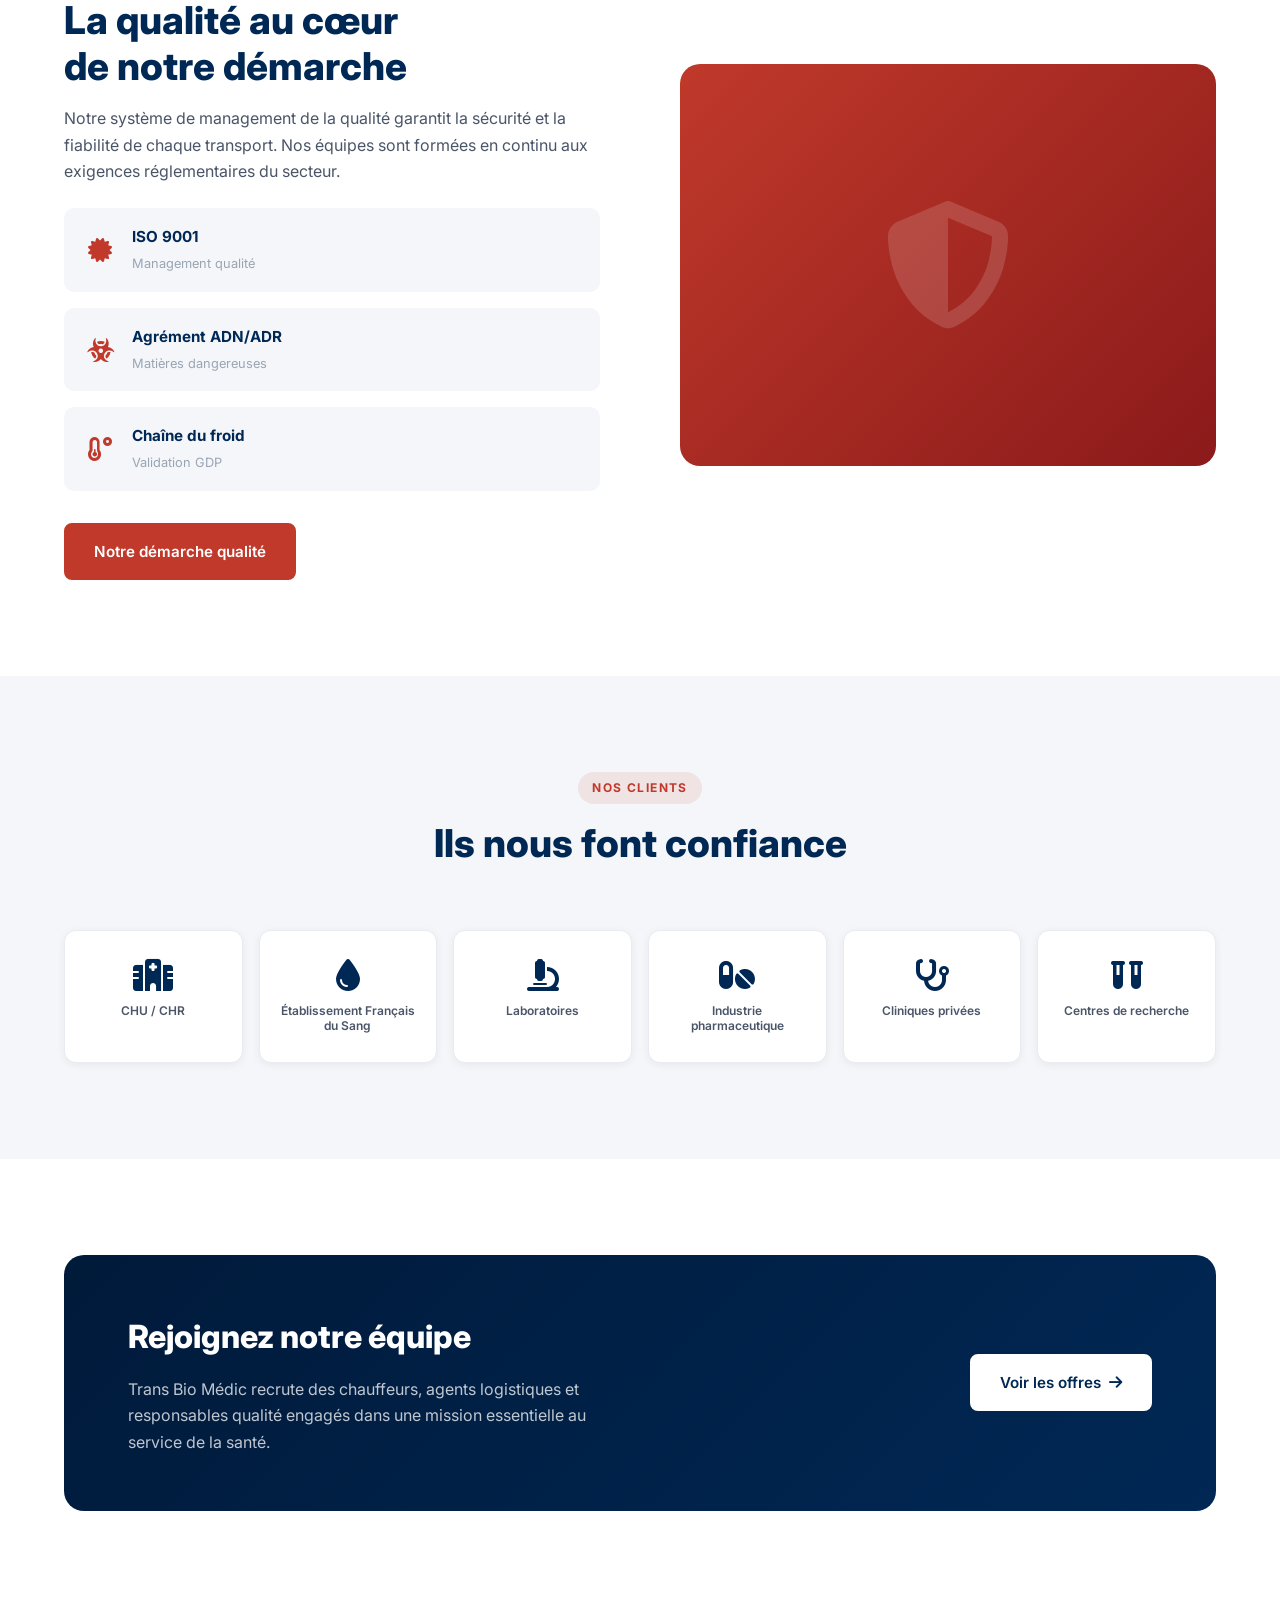
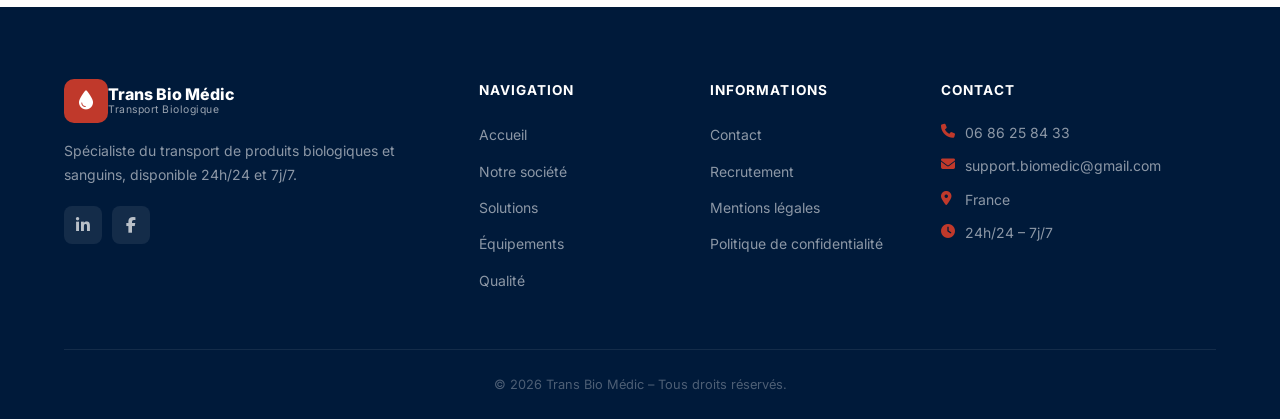
==== commit cdcfbbfb: "Remplace l'image du coursier sur l'accueil Made-with: Cursor" ====
--- a/index.html
+++ b/index.html
@@ -108,7 +108,7 @@
       <div class="about-grid">
         <div class="about-visual">
           <div class="about-img-wrapper">
-            <img src="images/courssier.png" alt="Coursier Trans Bio Médic" class="about-img" />
+            <img src="images/Coursier%20avec%20logo.png" alt="Coursier Trans Bio Médic" class="about-img" />
             <div class="about-badge-float">
               <i class="fa-solid fa-shield-halved"></i>
               <span>Chaîne du froid garantie</span>
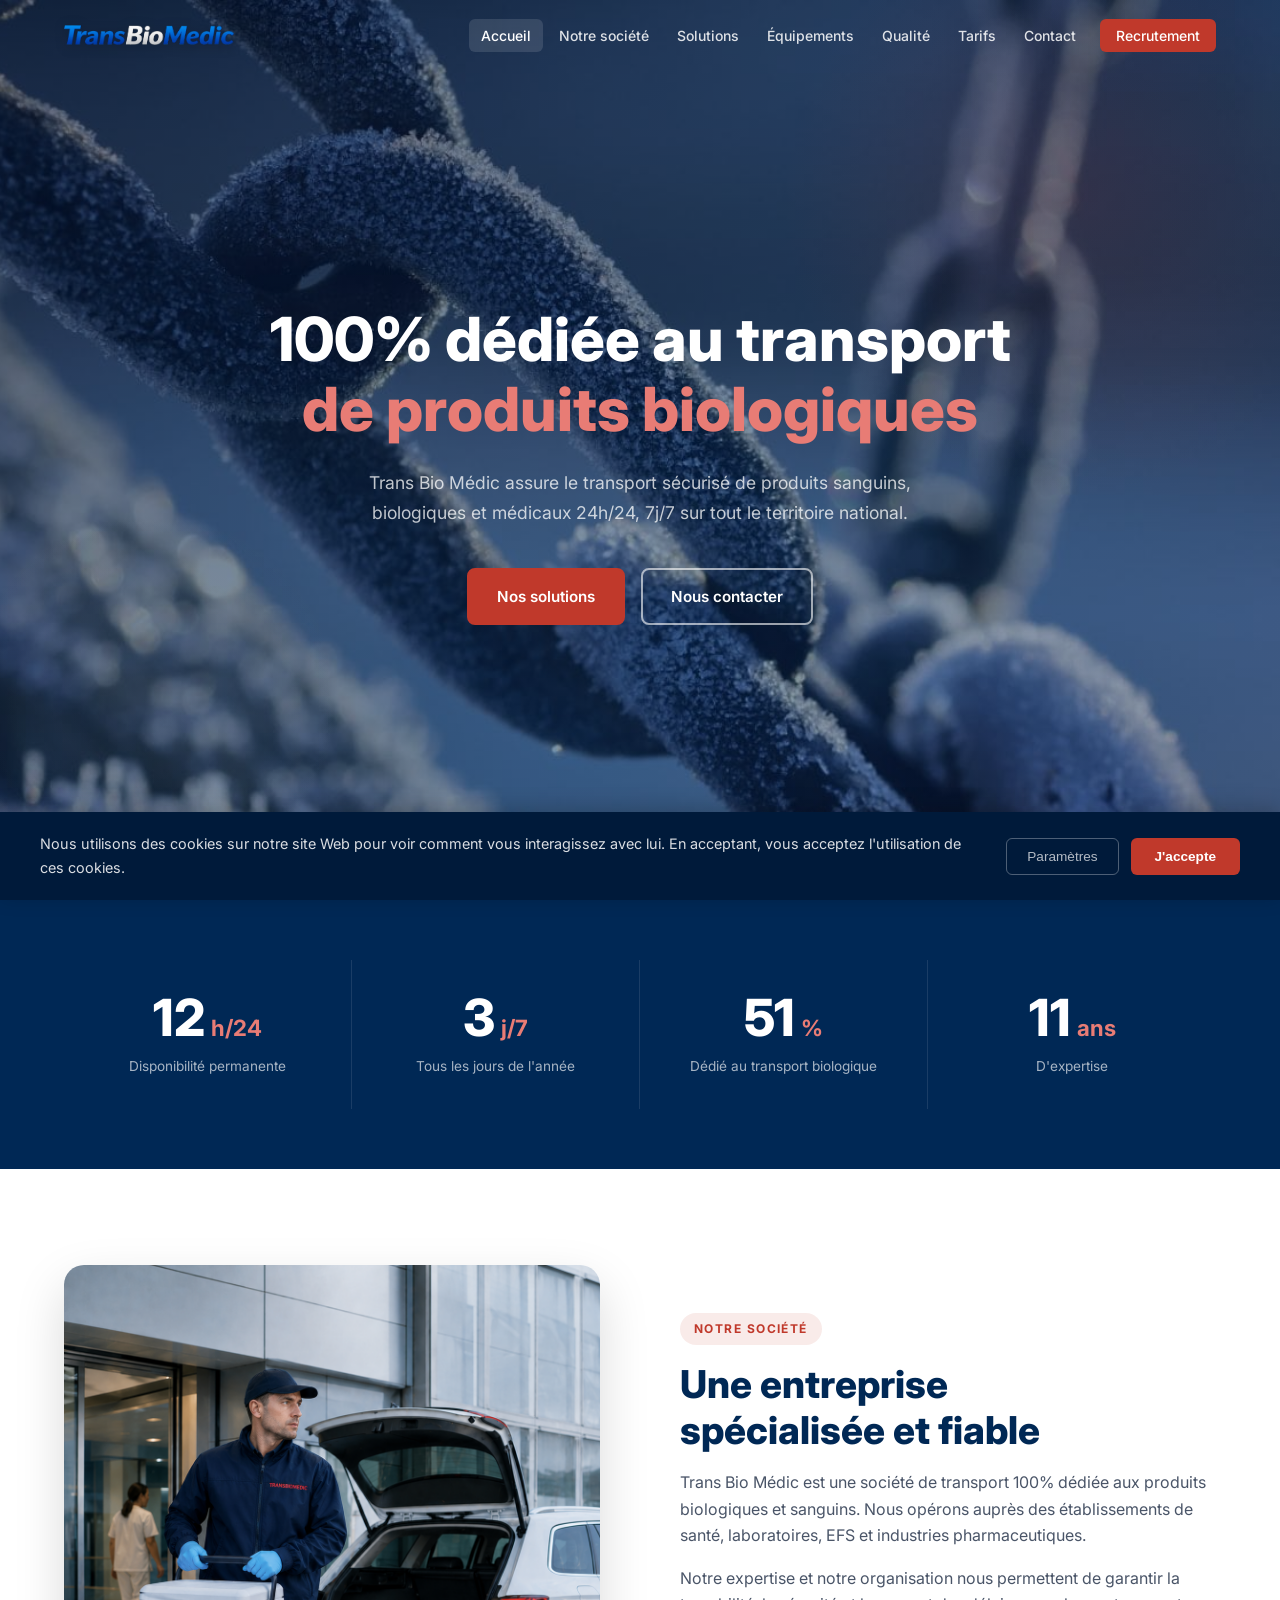
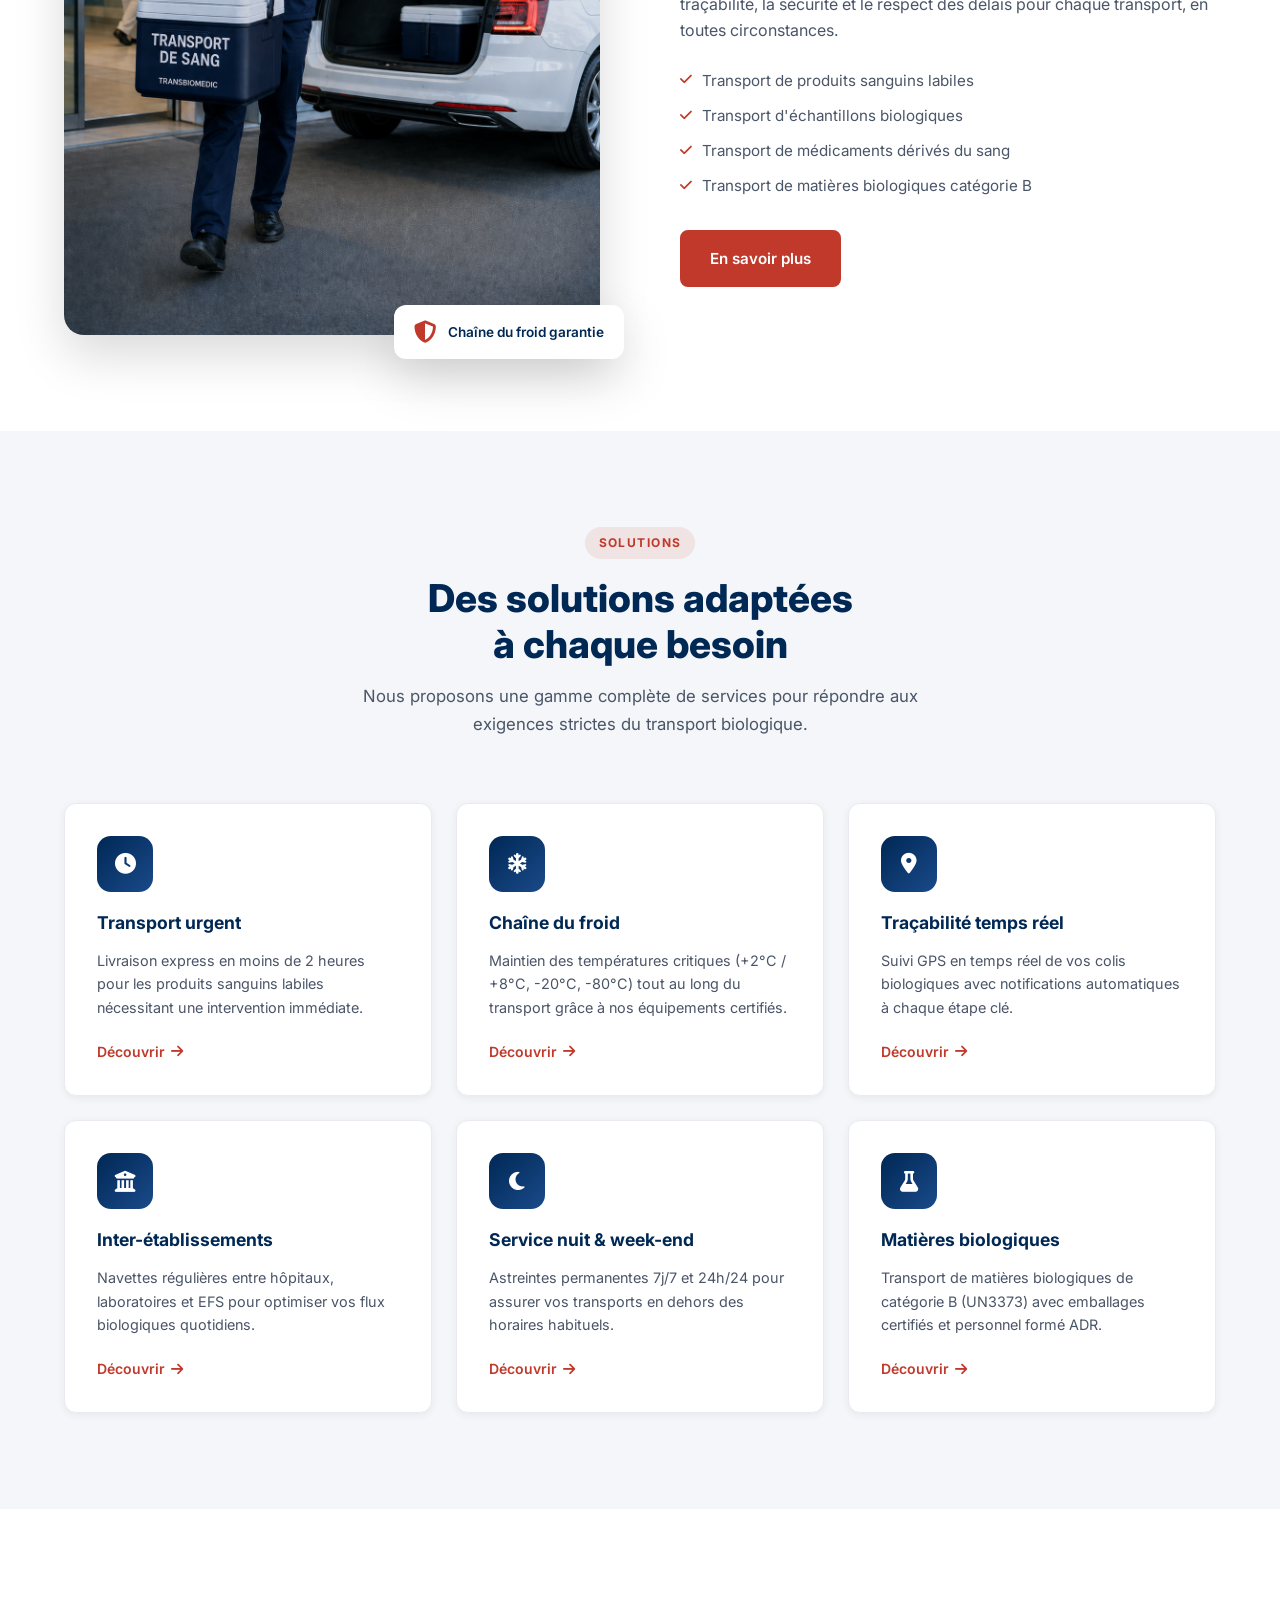
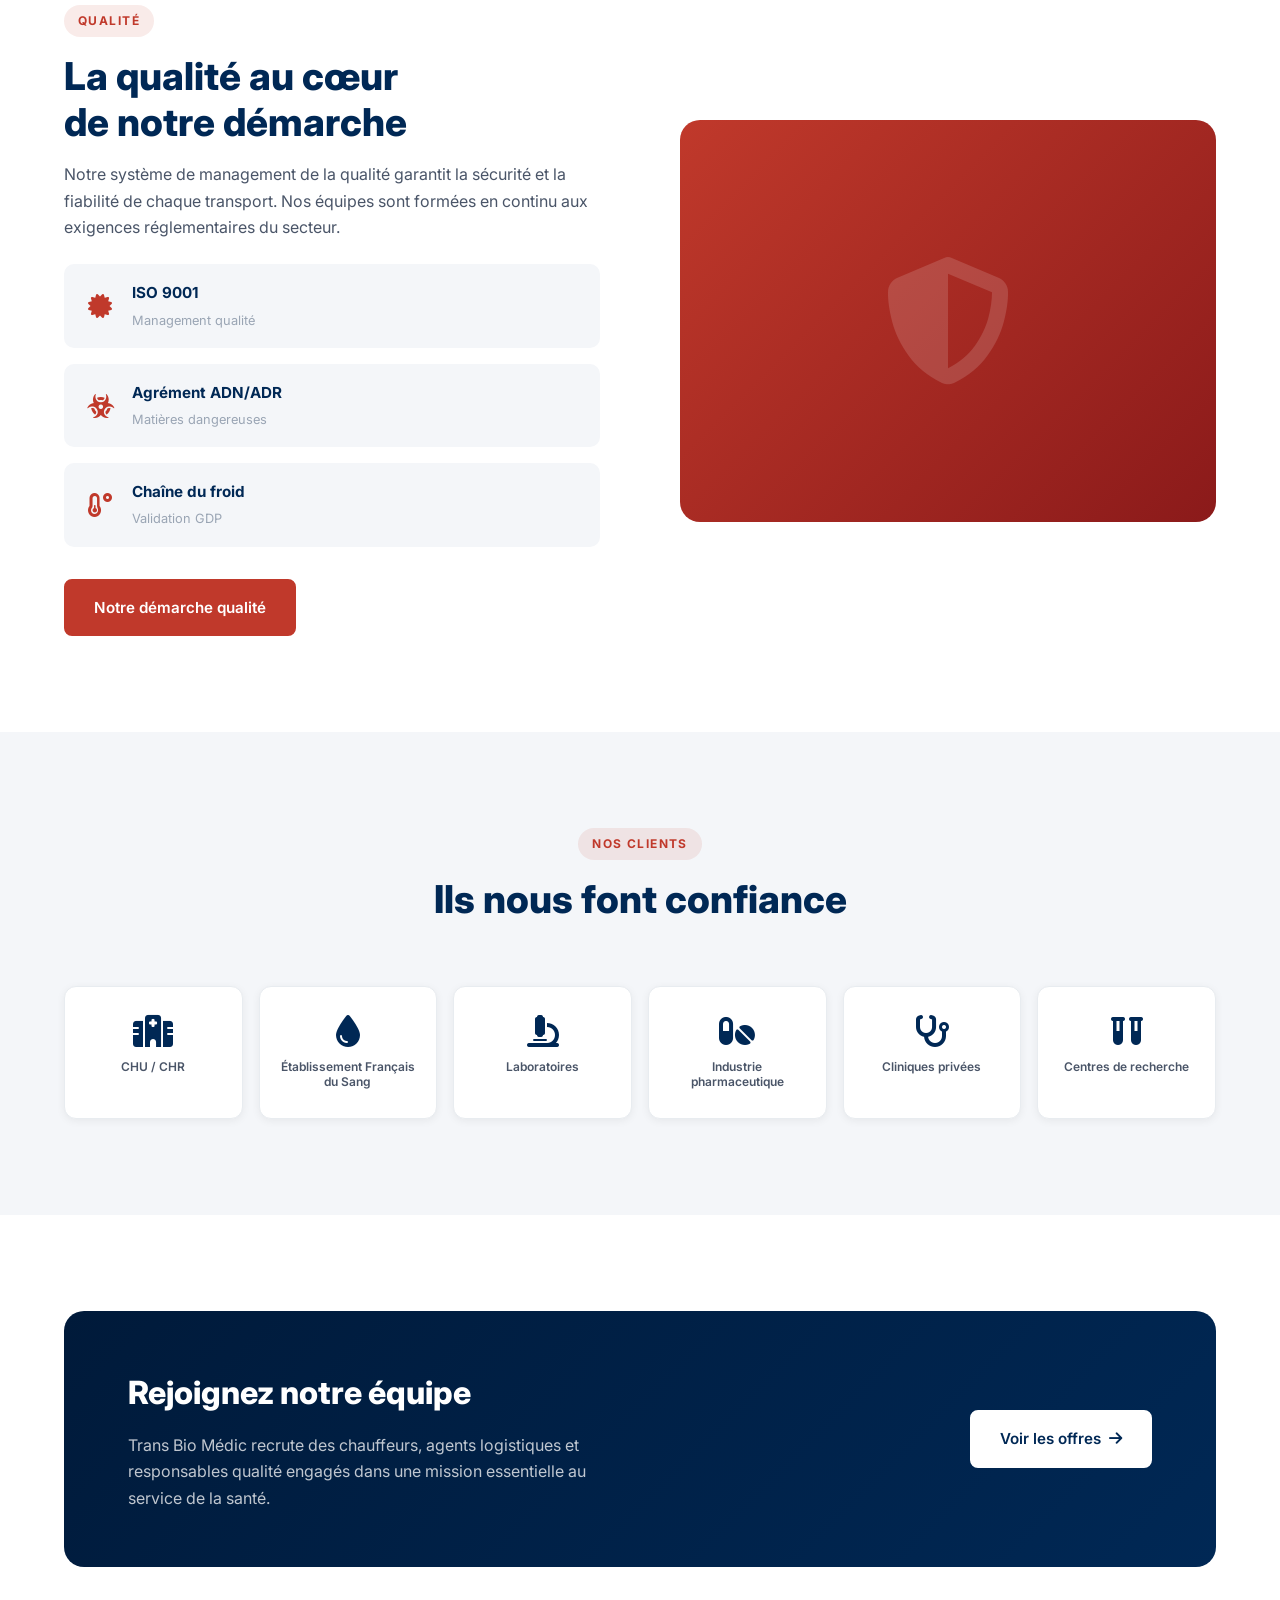
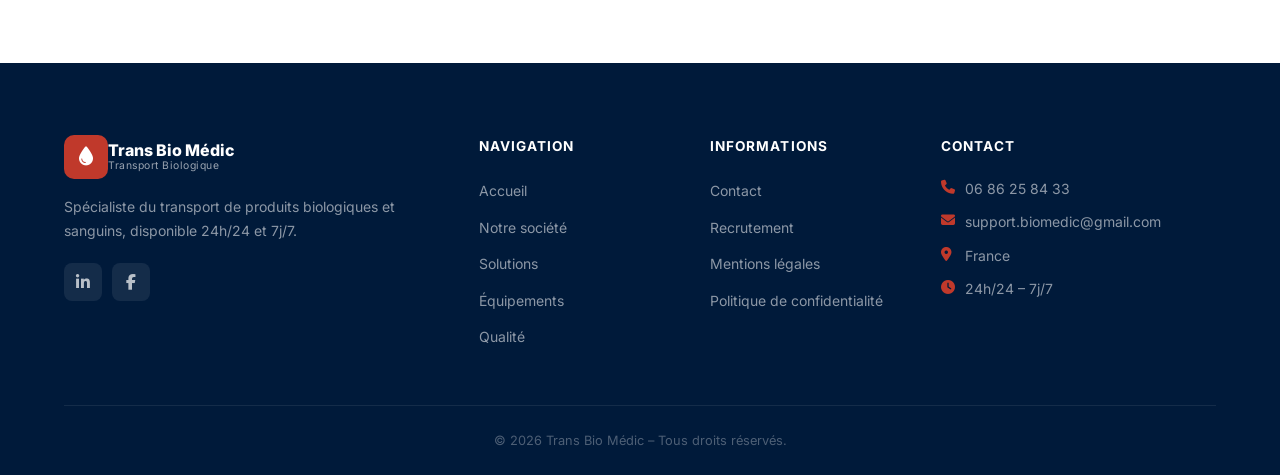
==== commit bc3bdb77: "Ajout coursier avec logo" ====
--- a/index.html
+++ b/index.html
@@ -94,9 +94,9 @@
           <p class="stat-label">Dédié au transport biologique</p>
         </div>
         <div class="stat-card" data-count="15">
-          <span class="stat-number" data-target="15">0</span>
+          <span class="stat-number" data-target="22">0</span>
           <span class="stat-unit">ans</span>
-          <p class="stat-label">D'expertise sectorielle</p>
+          <p class="stat-label">D'expertise</p>
         </div>
       </div>
     </div>
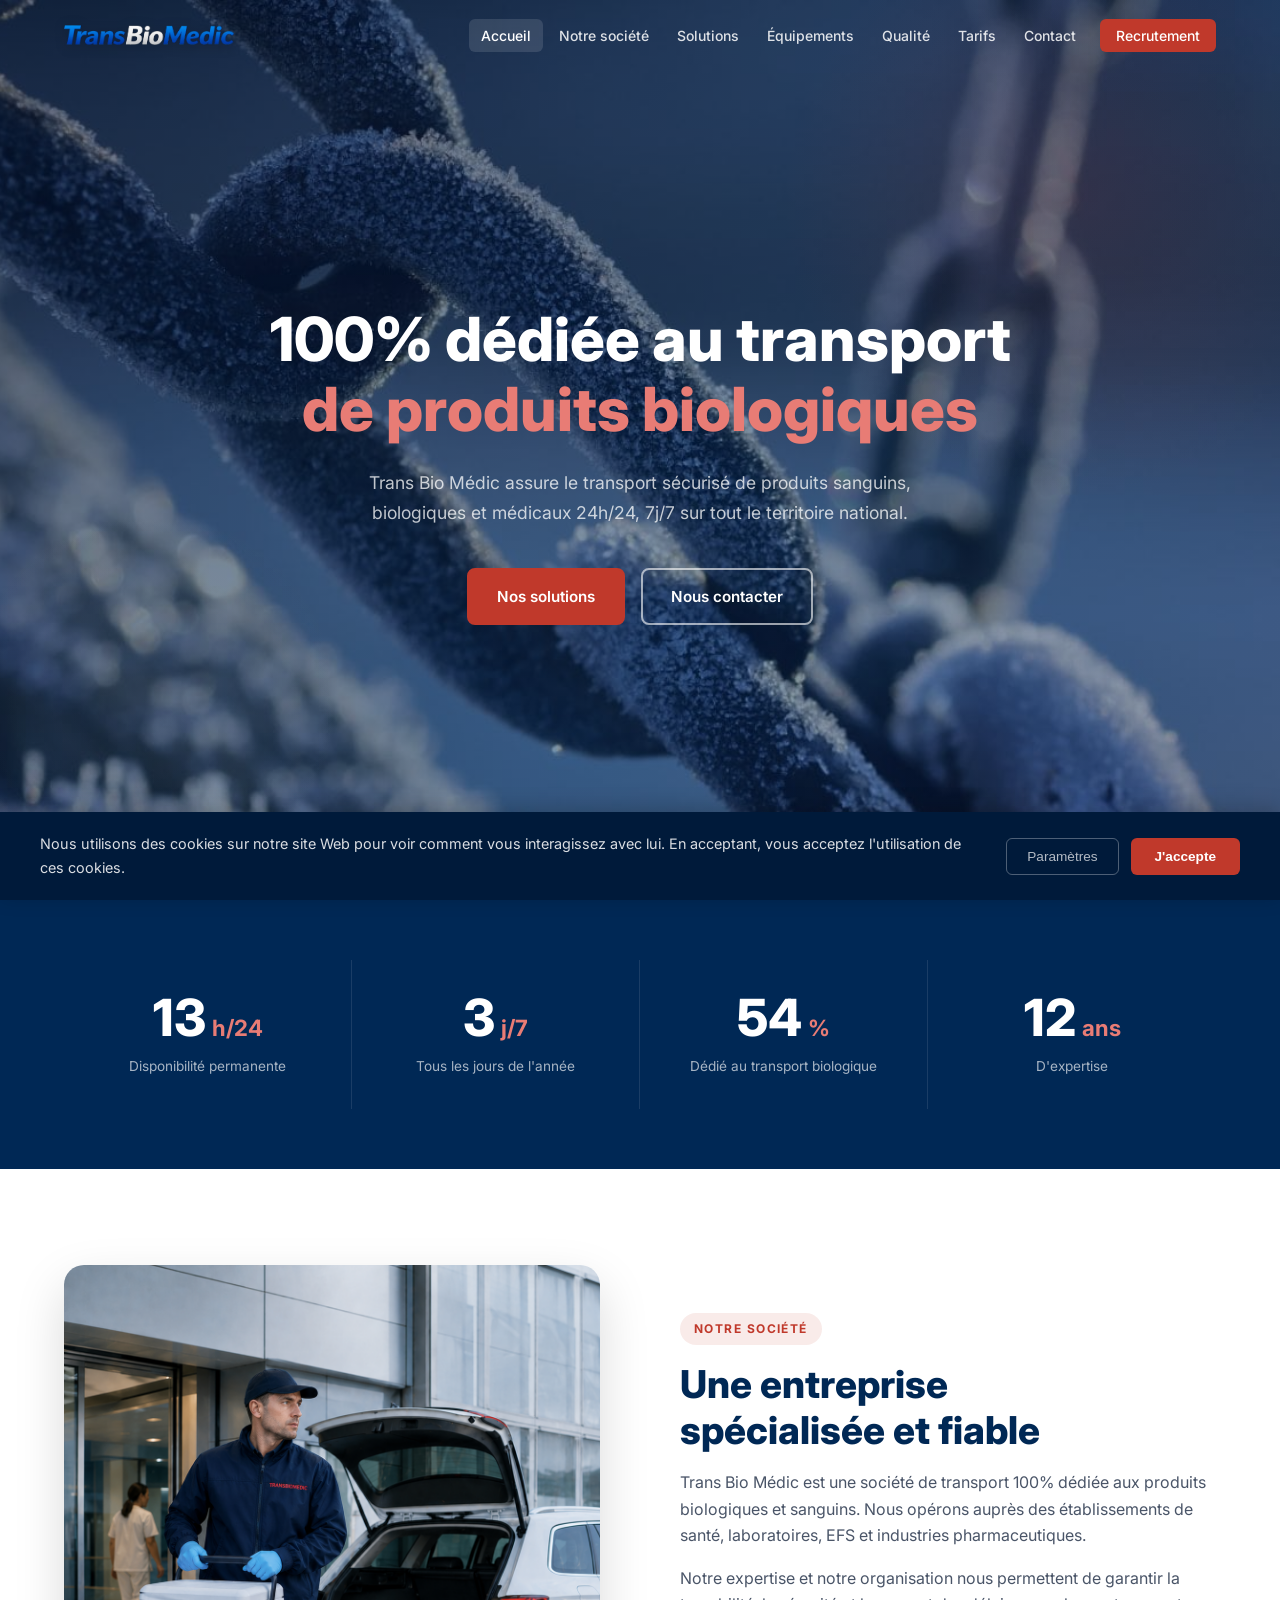
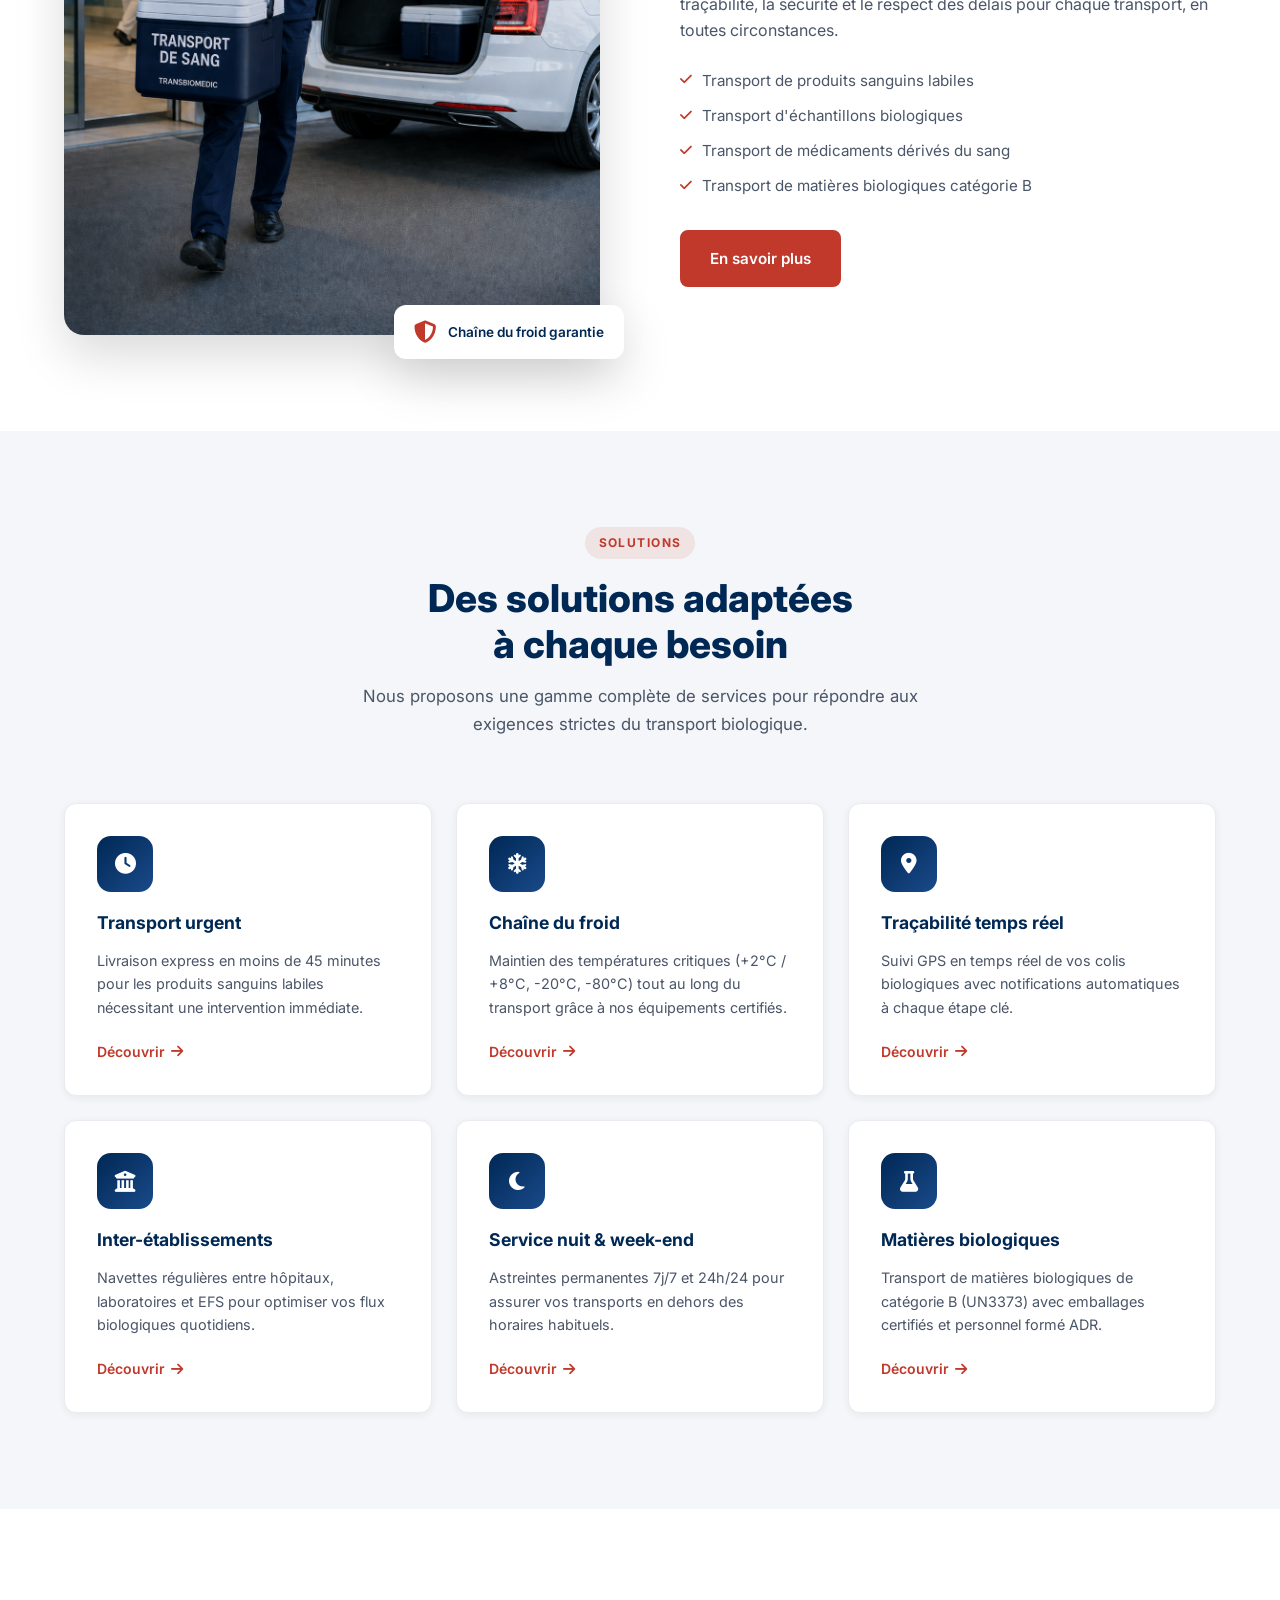
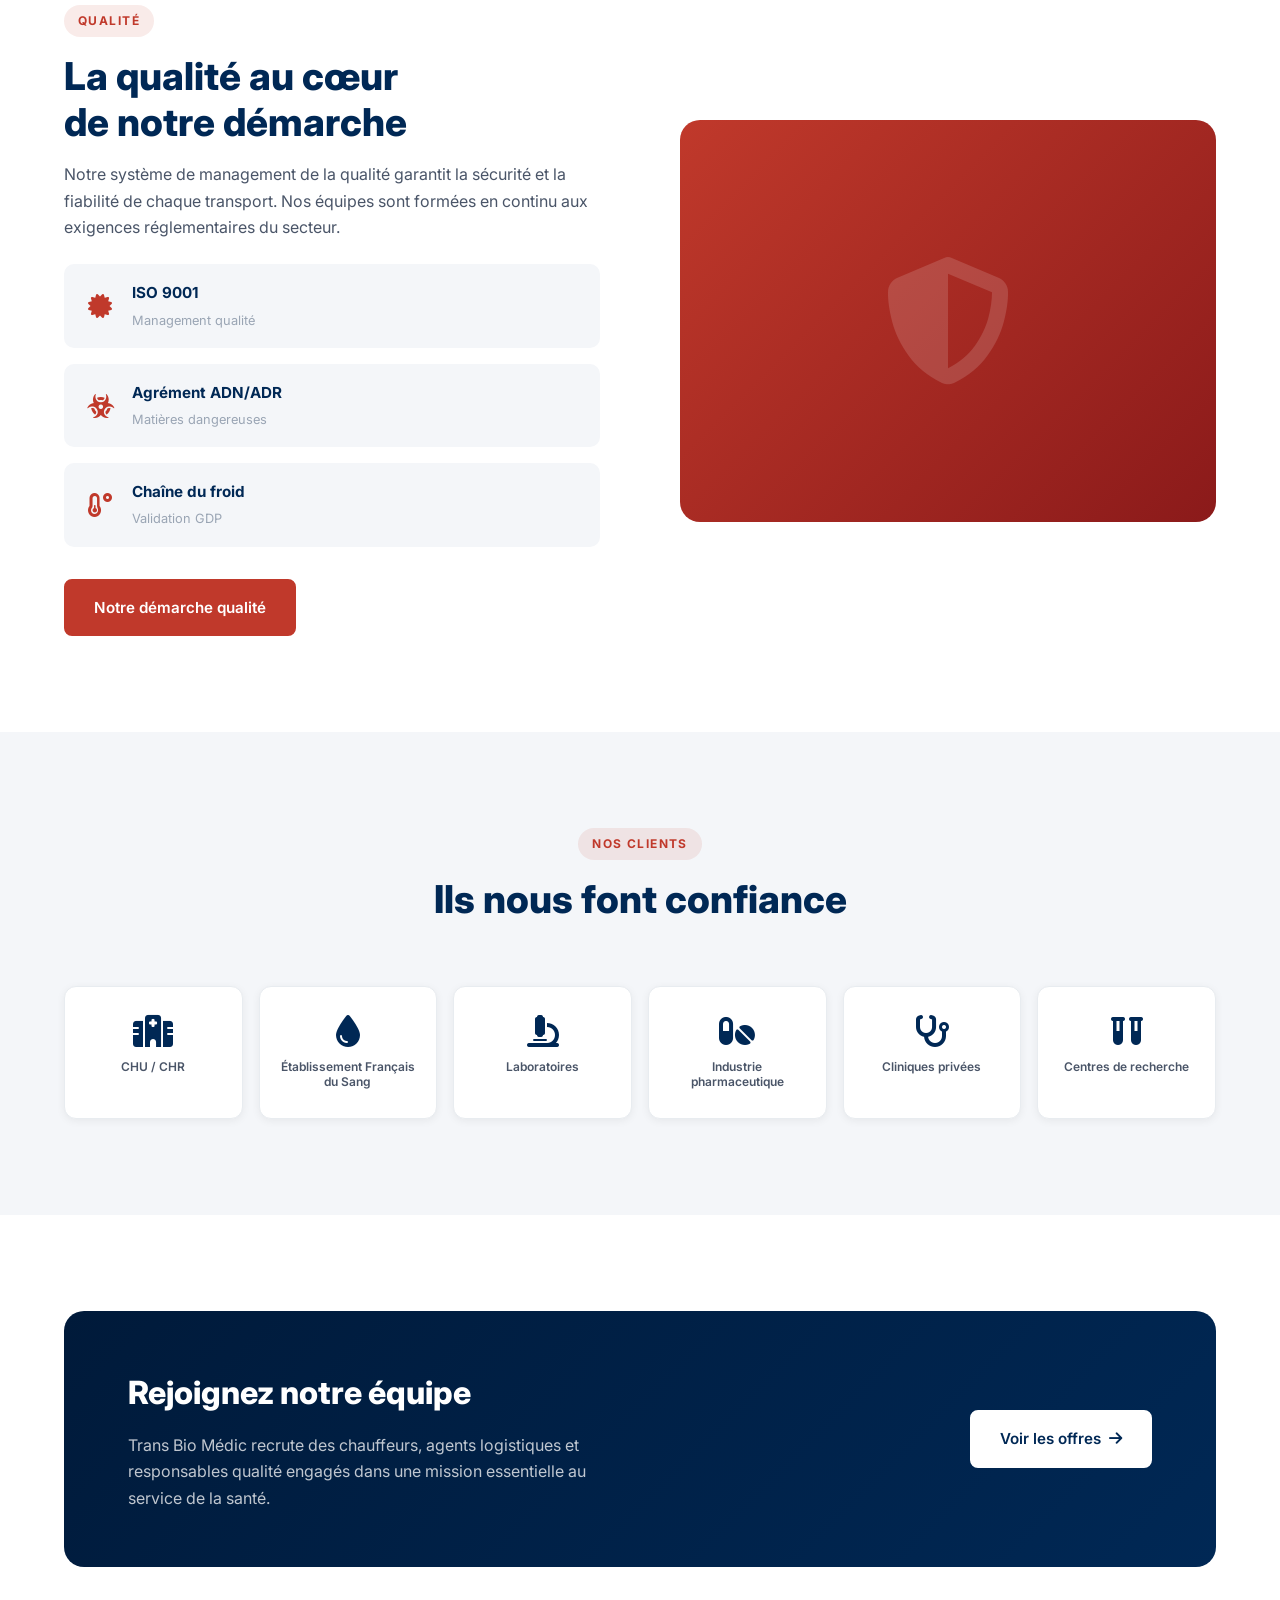
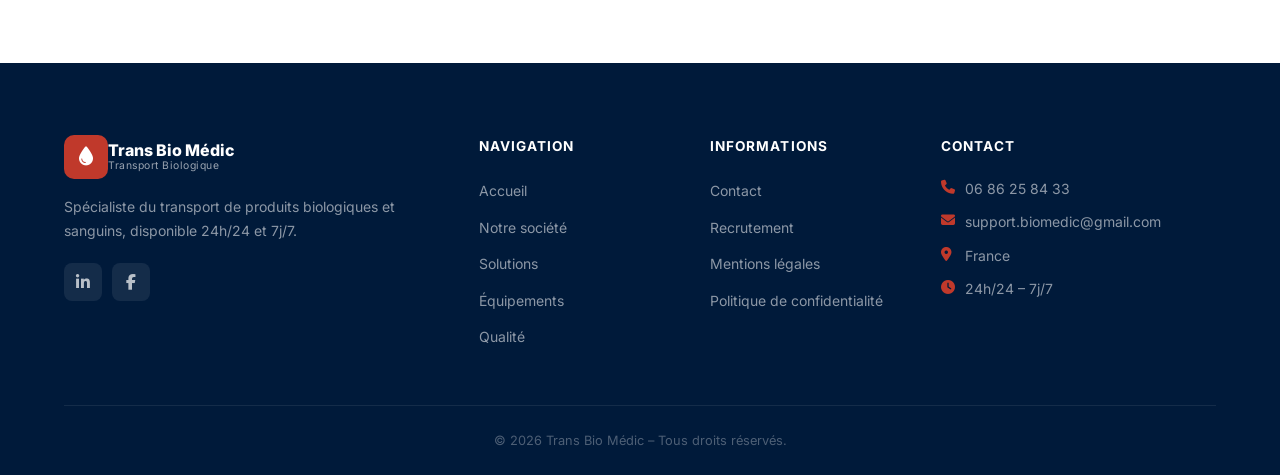
==== commit 36e754bd: "Correction transport urgent" ====
--- a/index.html
+++ b/index.html
@@ -156,7 +156,7 @@
             <i class="fa-solid fa-clock"></i>
           </div>
           <h3>Transport urgent</h3>
-          <p>Livraison express en moins de 2 heures pour les produits sanguins labiles nécessitant une intervention immédiate.</p>
+          <p>Livraison express en moins de 45 minutes pour les produits sanguins labiles nécessitant une intervention immédiate.</p>
           <a href="pages/solutions.html" class="card-link">Découvrir <i class="fa-solid fa-arrow-right"></i></a>
         </div>
         <div class="solution-card">
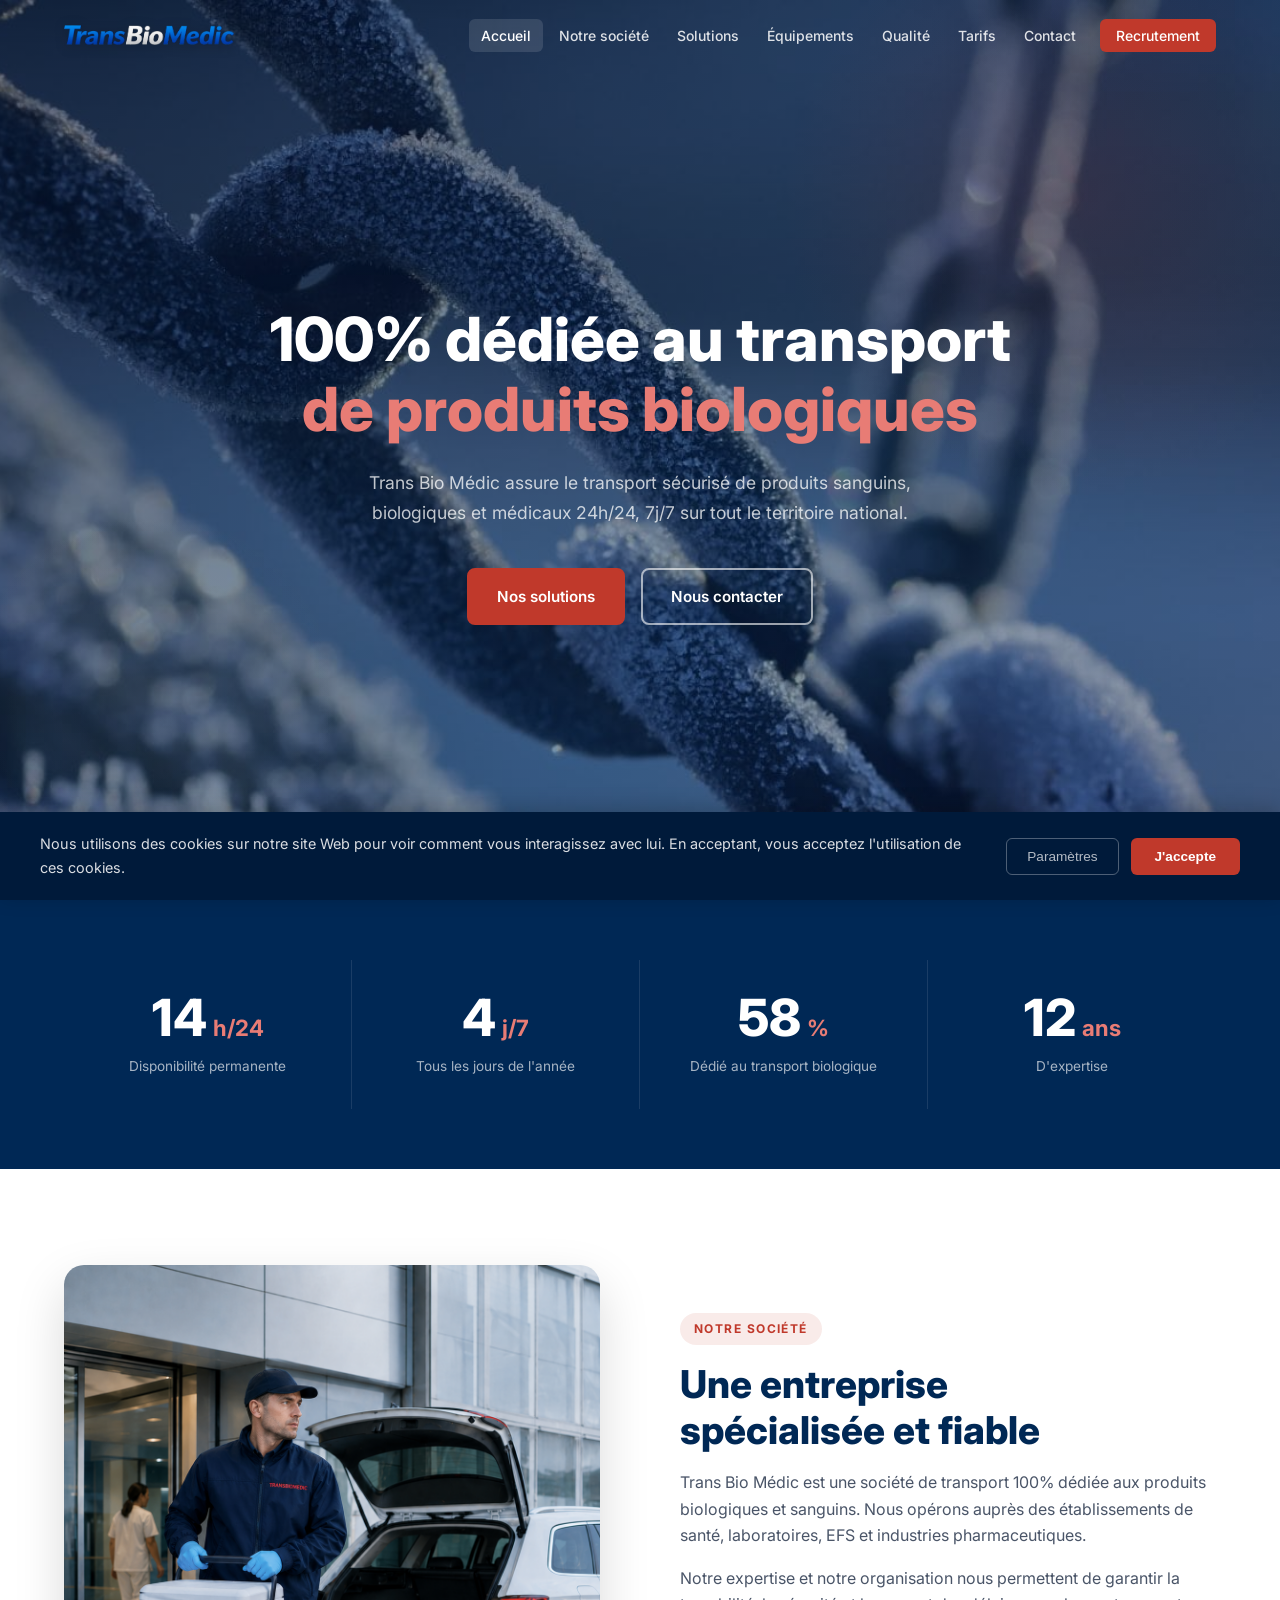
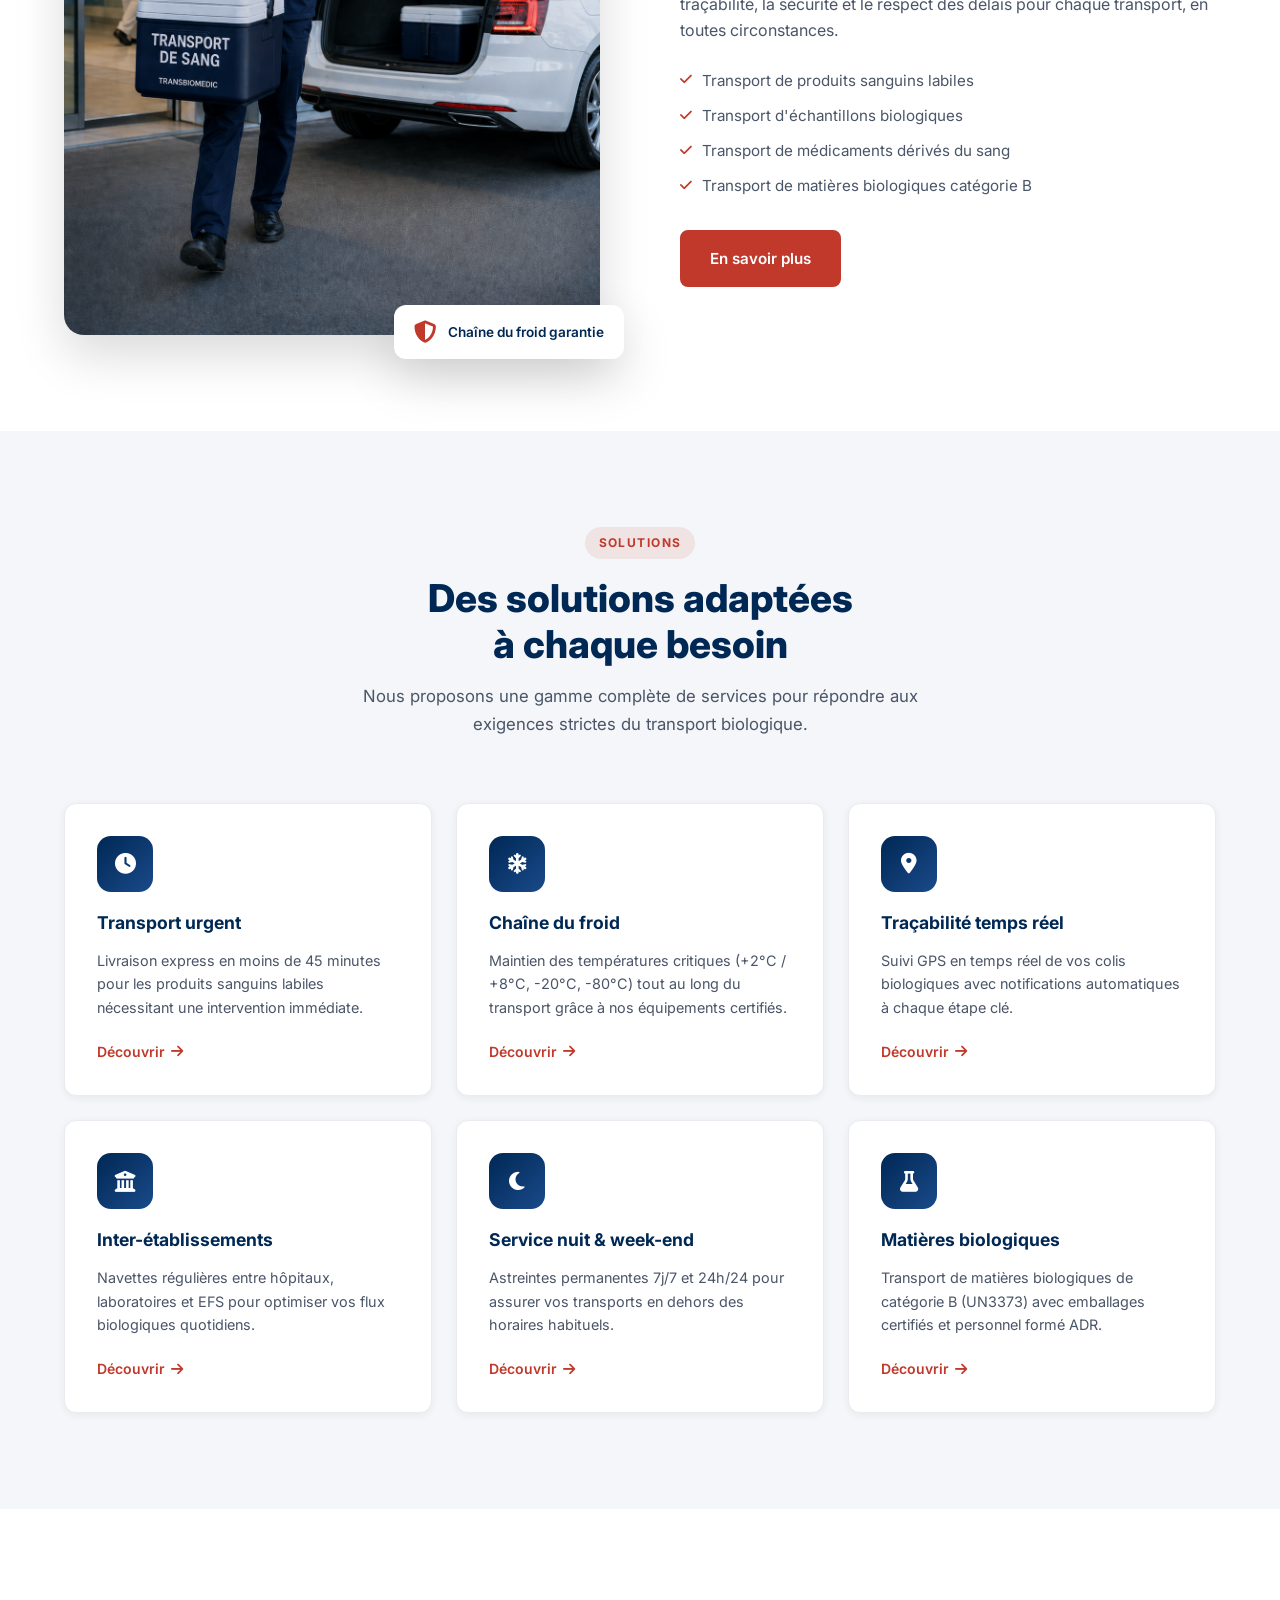
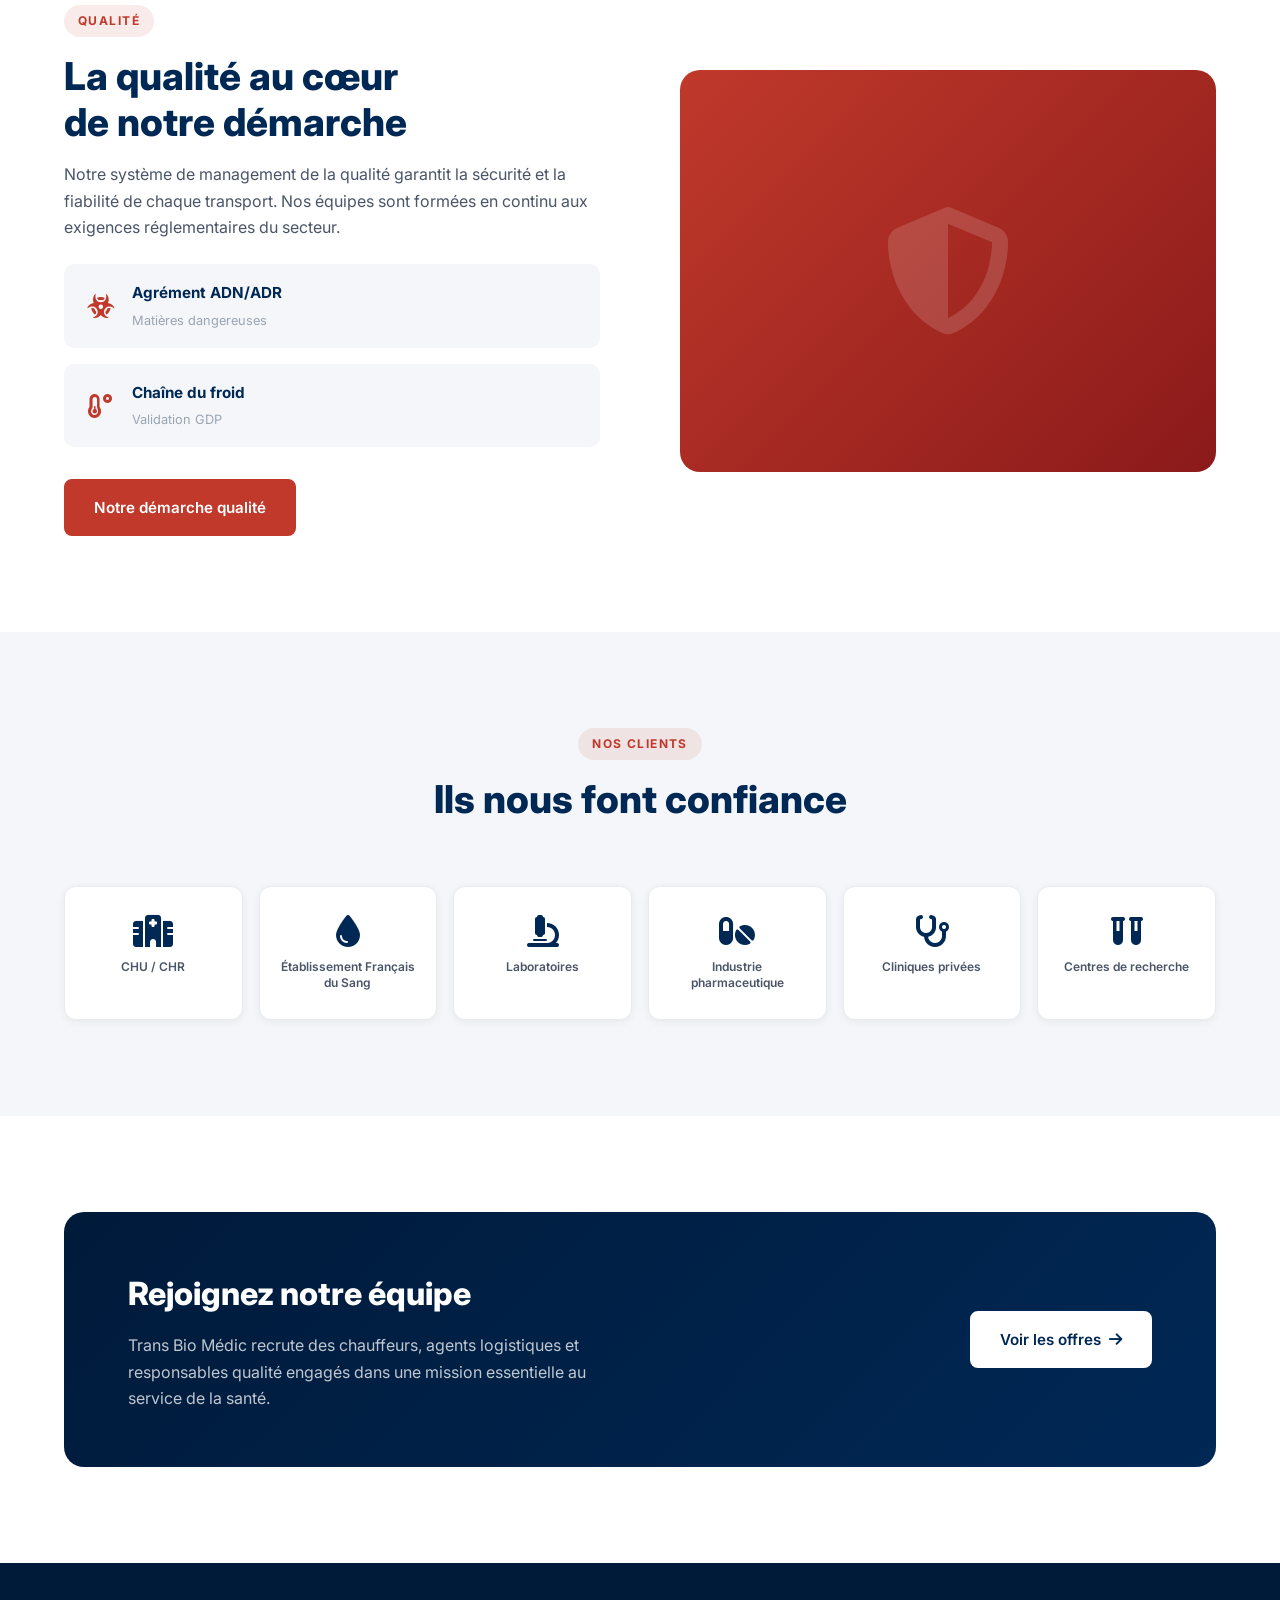
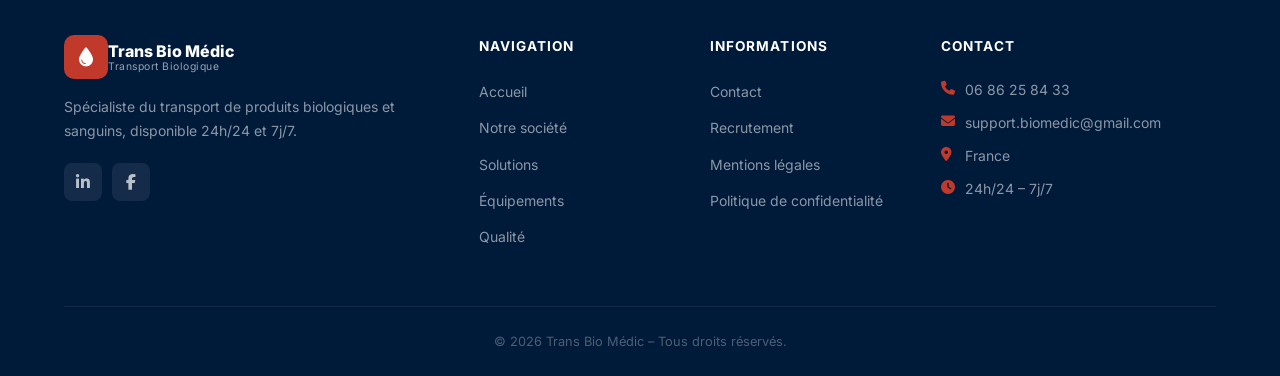
==== commit 77103684: "Retire la carte ISO 9001 de l'accueil Made-with: Cursor" ====
--- a/index.html
+++ b/index.html
@@ -217,13 +217,6 @@
           </p>
           <div class="quality-certifs">
             <div class="certif-badge">
-              <i class="fa-solid fa-certificate"></i>
-              <div>
-                <strong>ISO 9001</strong>
-                <span>Management qualité</span>
-              </div>
-            </div>
-            <div class="certif-badge">
               <i class="fa-solid fa-biohazard"></i>
               <div>
                 <strong>Agrément ADN/ADR</strong>
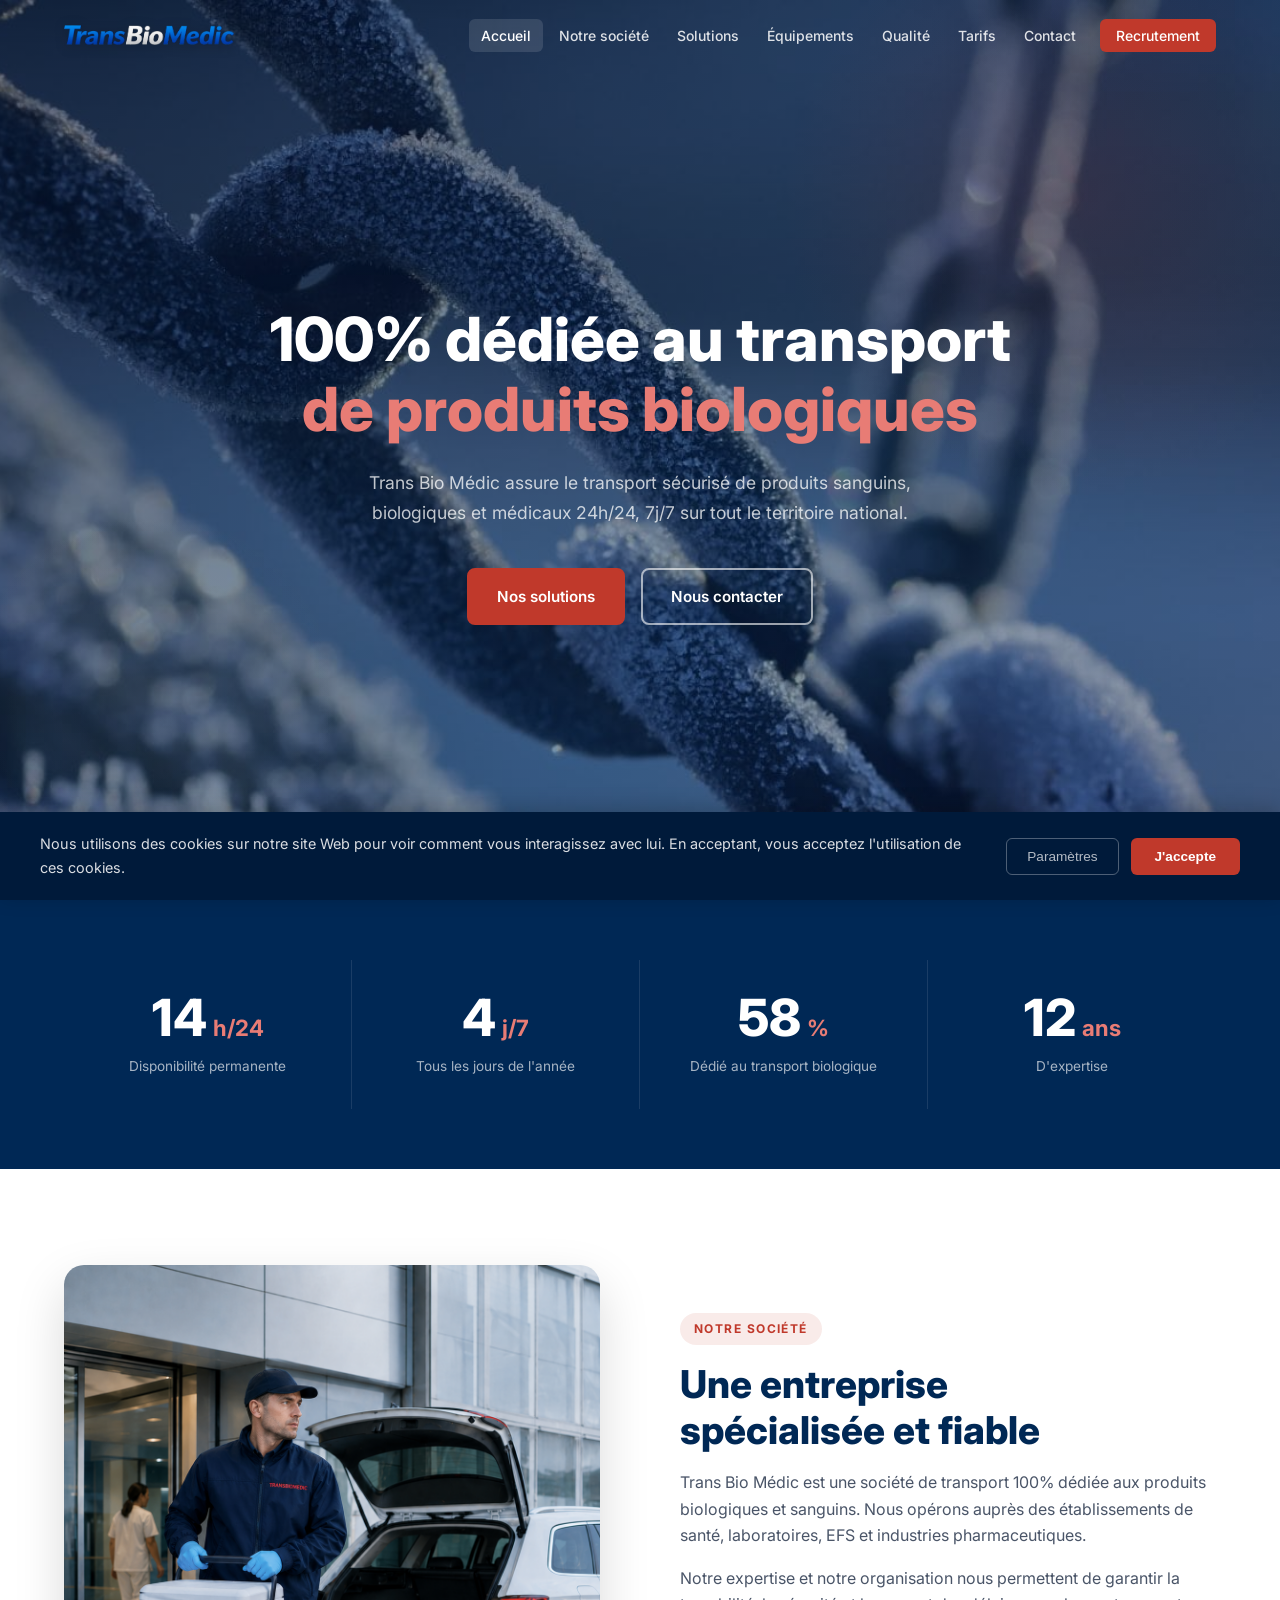
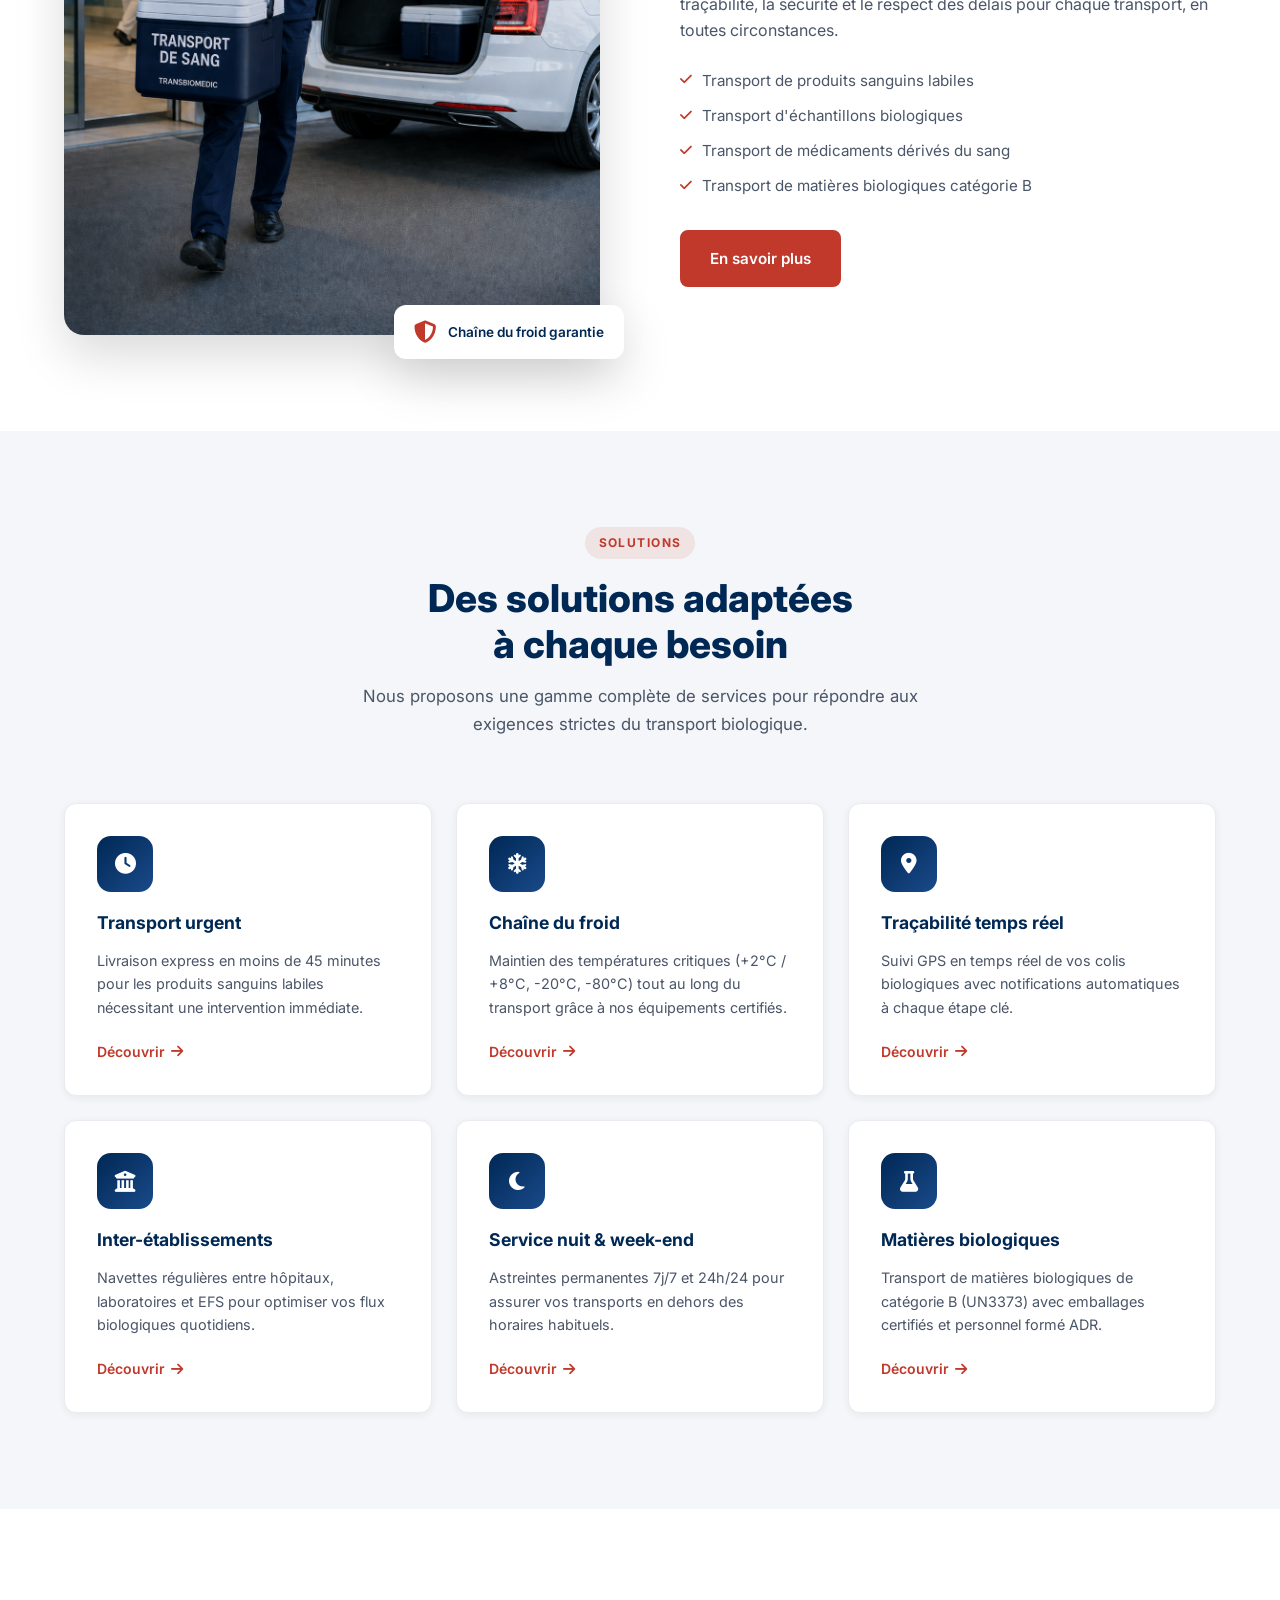
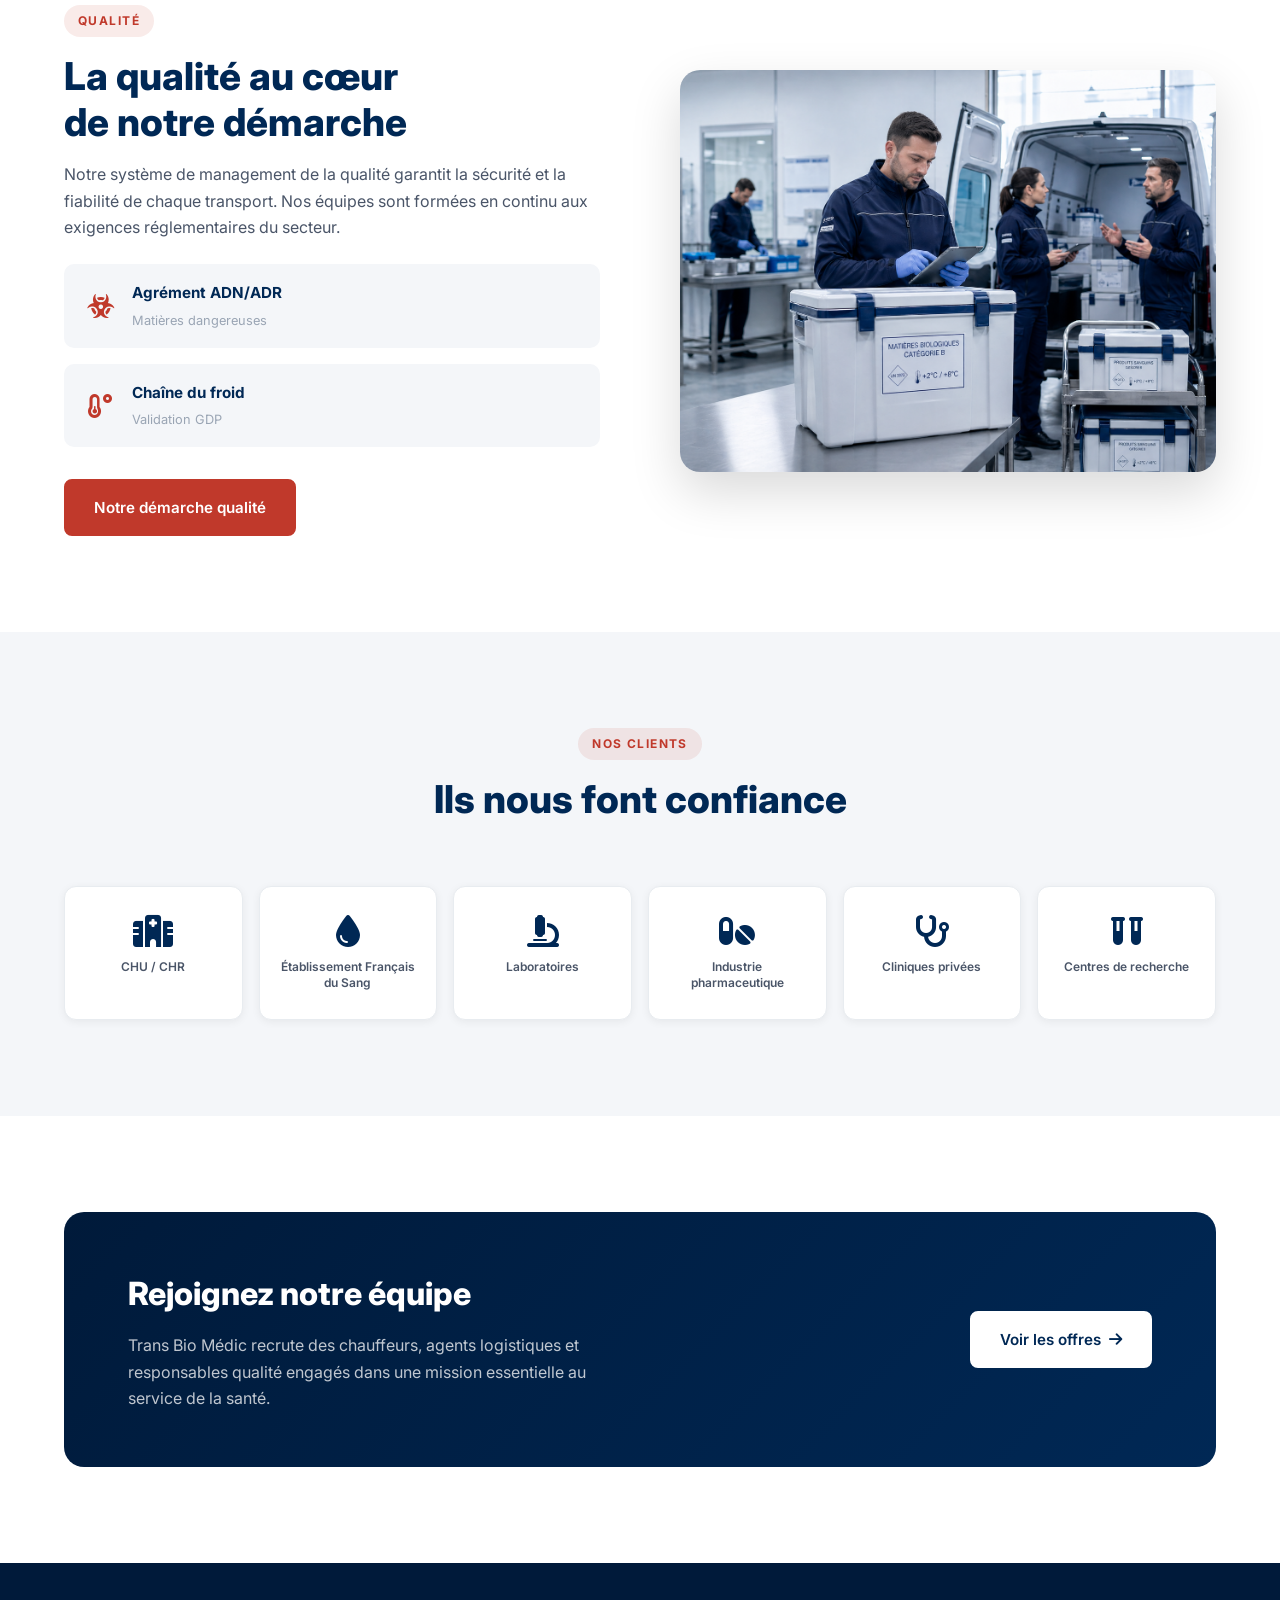
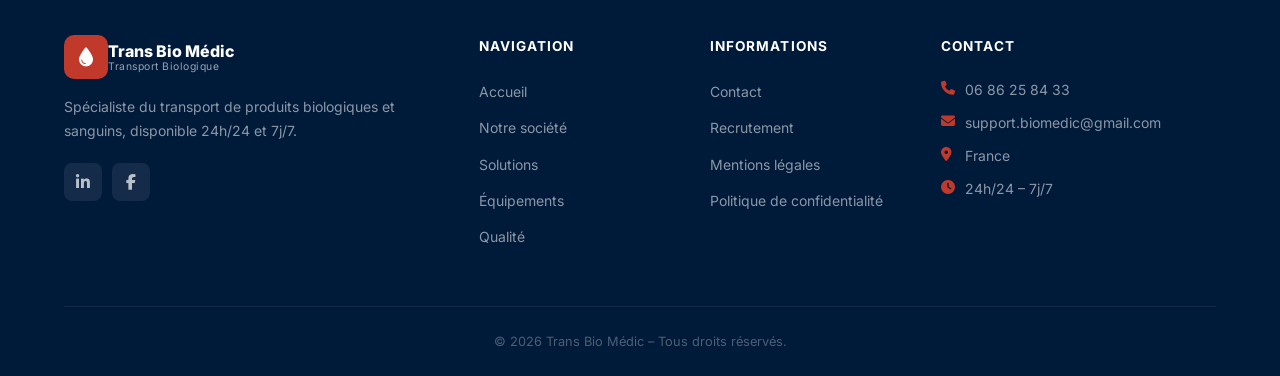
==== commit f199e081: "Correction contact" ====
--- a/index.html
+++ b/index.html
@@ -234,9 +234,7 @@
           <a href="pages/qualite.html" class="btn btn--primary">Notre démarche qualité</a>
         </div>
         <div class="quality-visual">
-          <div class="quality-img-placeholder">
-            <i class="fa-solid fa-shield-halved"></i>
-          </div>
+          <img src="images/Qualit%C3%A9.png" alt="Qualité Trans Bio Médic" class="quality-img" />
         </div>
       </div>
     </div>
--- a/css/style.css
+++ b/css/style.css
@@ -621,6 +621,14 @@
   justify-content: center;
   font-size: 8rem;
   color: rgba(255,255,255,0.15);
+}
+.quality-img {
+  width: 100%;
+  aspect-ratio: 4/3;
+  object-fit: cover;
+  border-radius: var(--border-radius-lg);
+  display: block;
+  box-shadow: var(--shadow-lg);
 }
 
 /* ---- PARTNERS ---- */
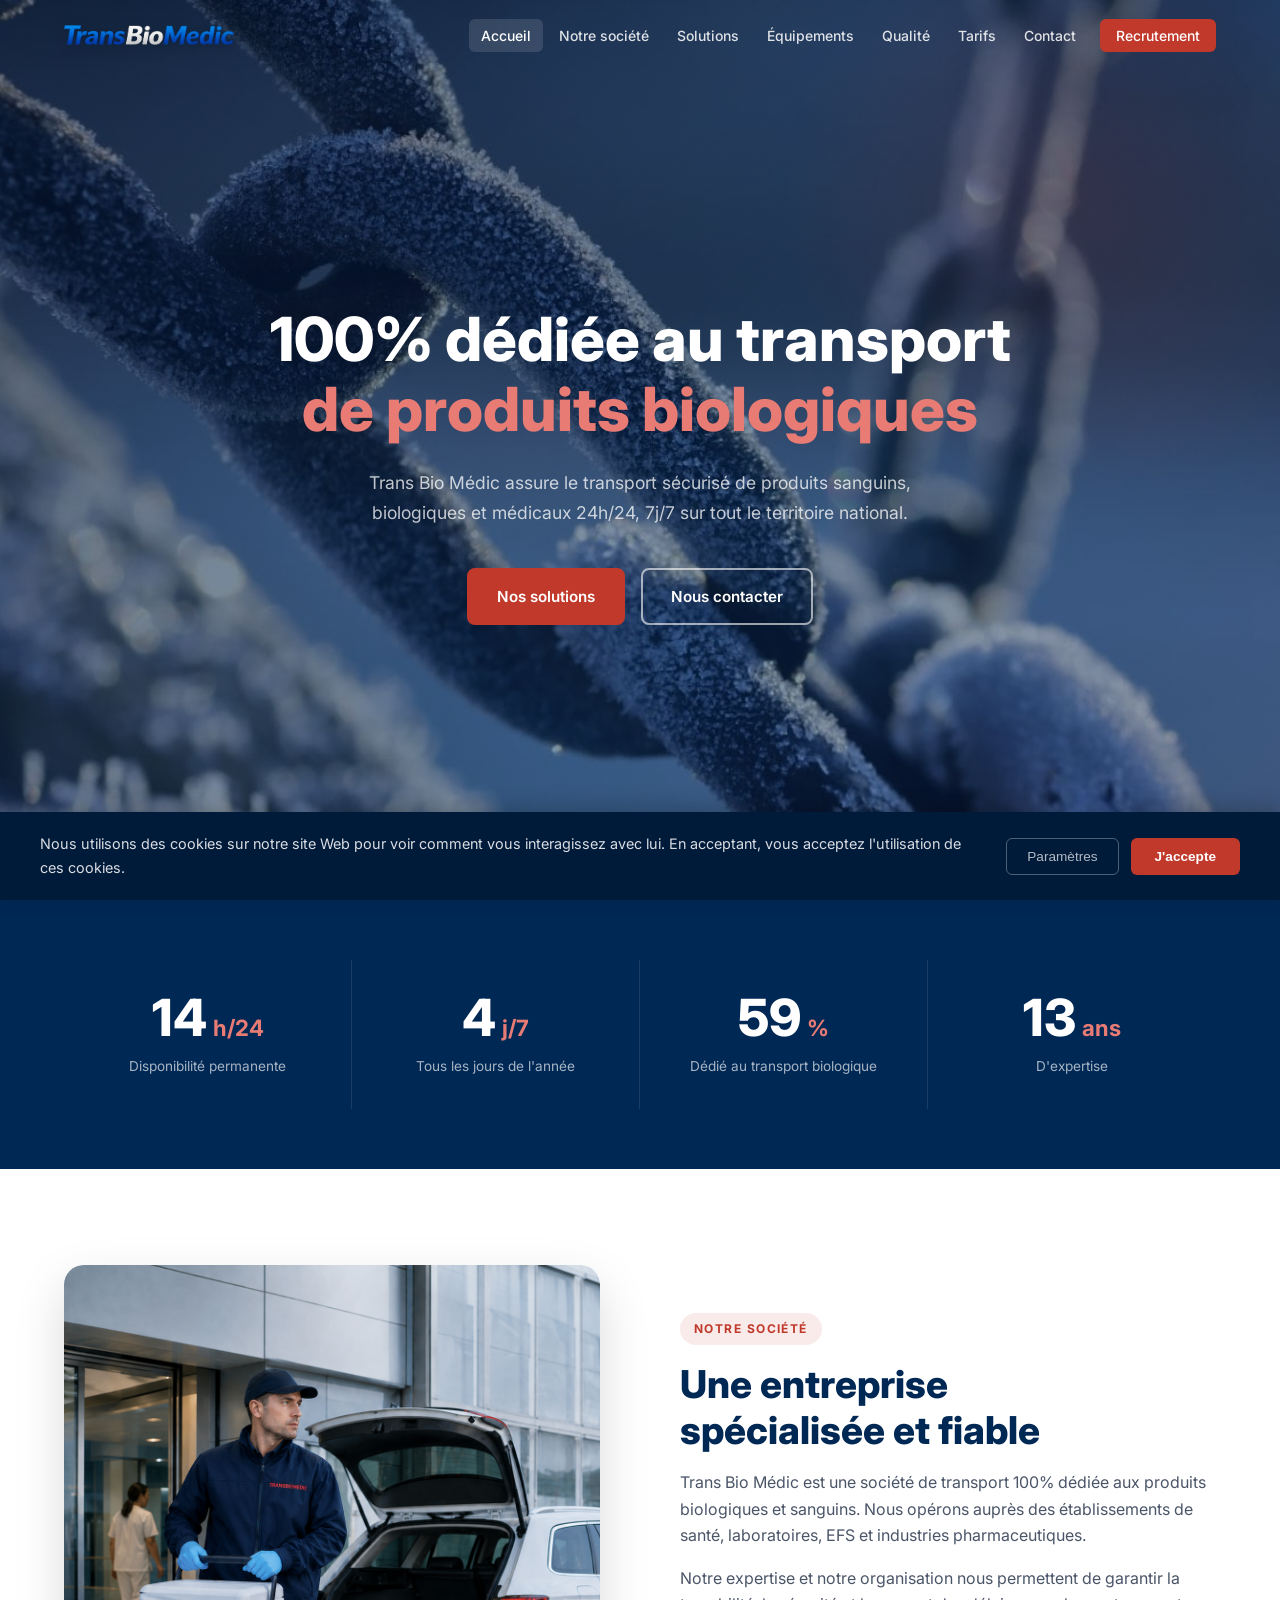
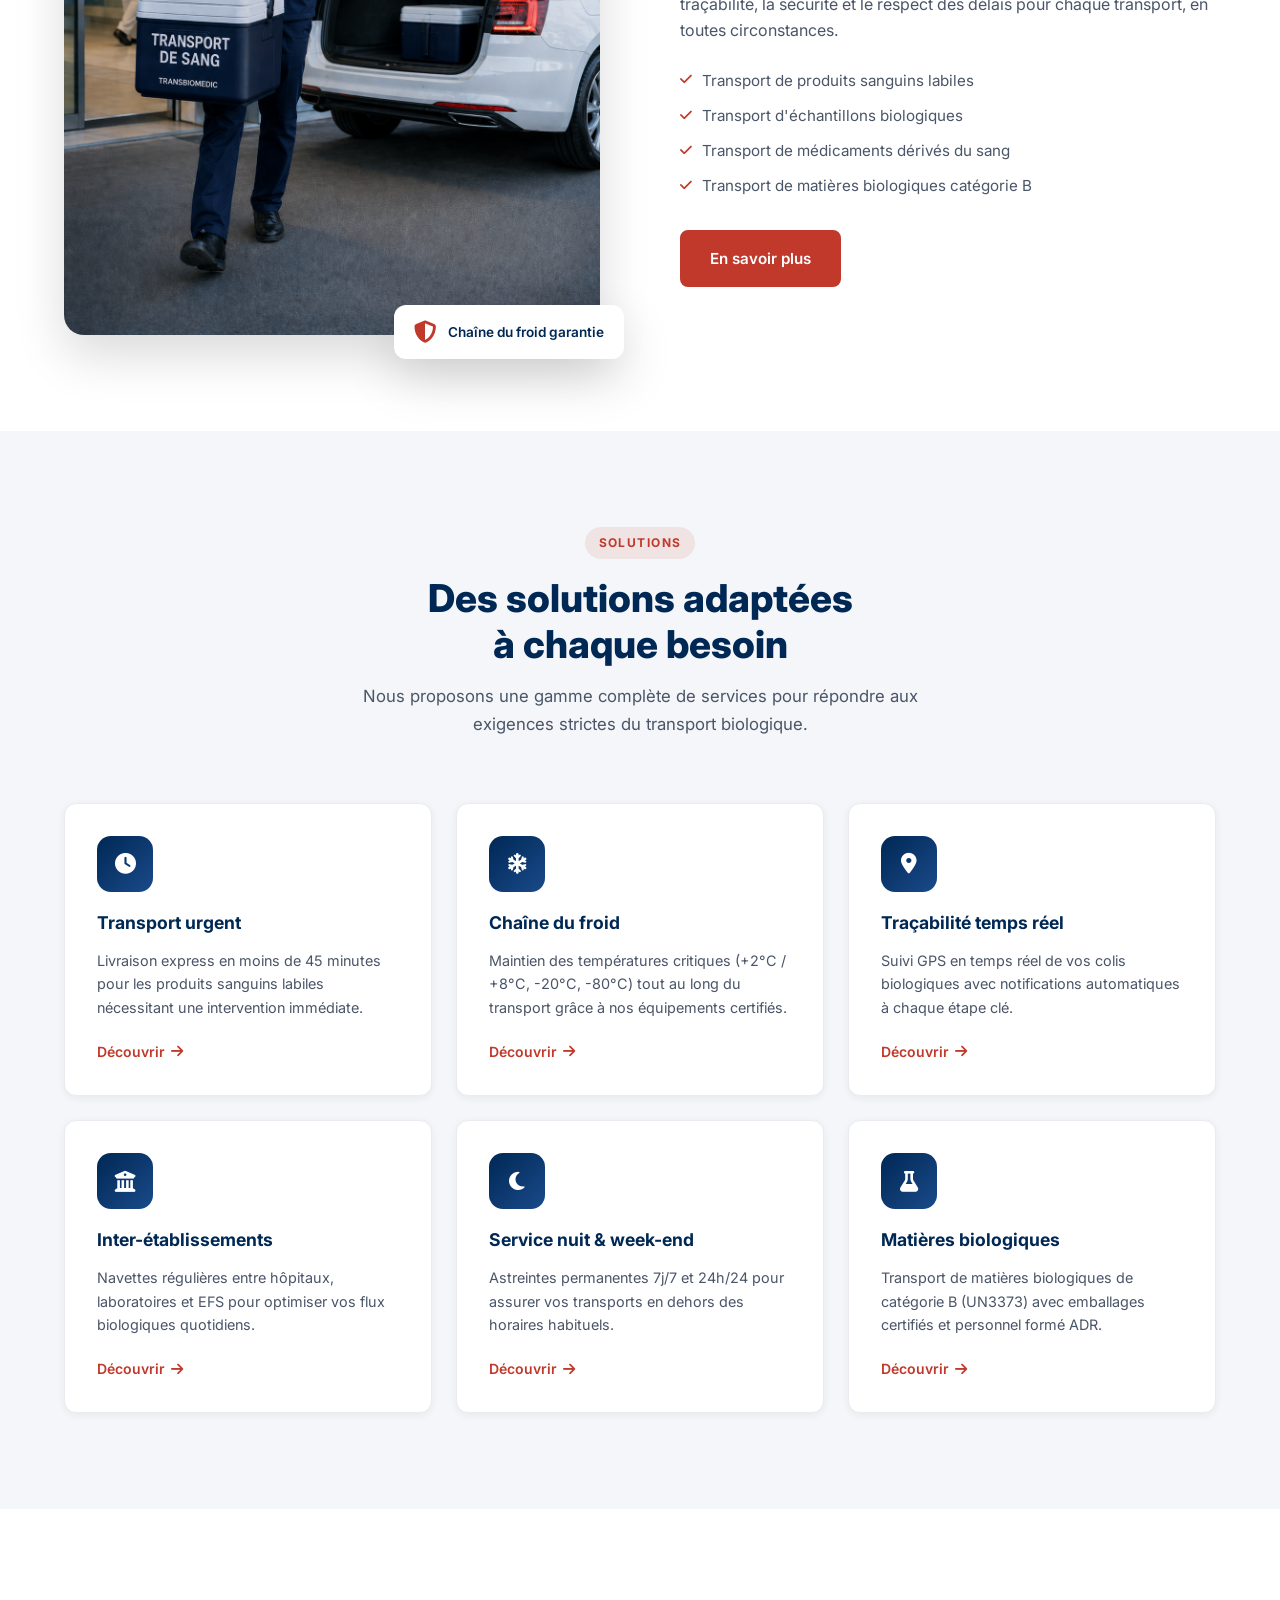
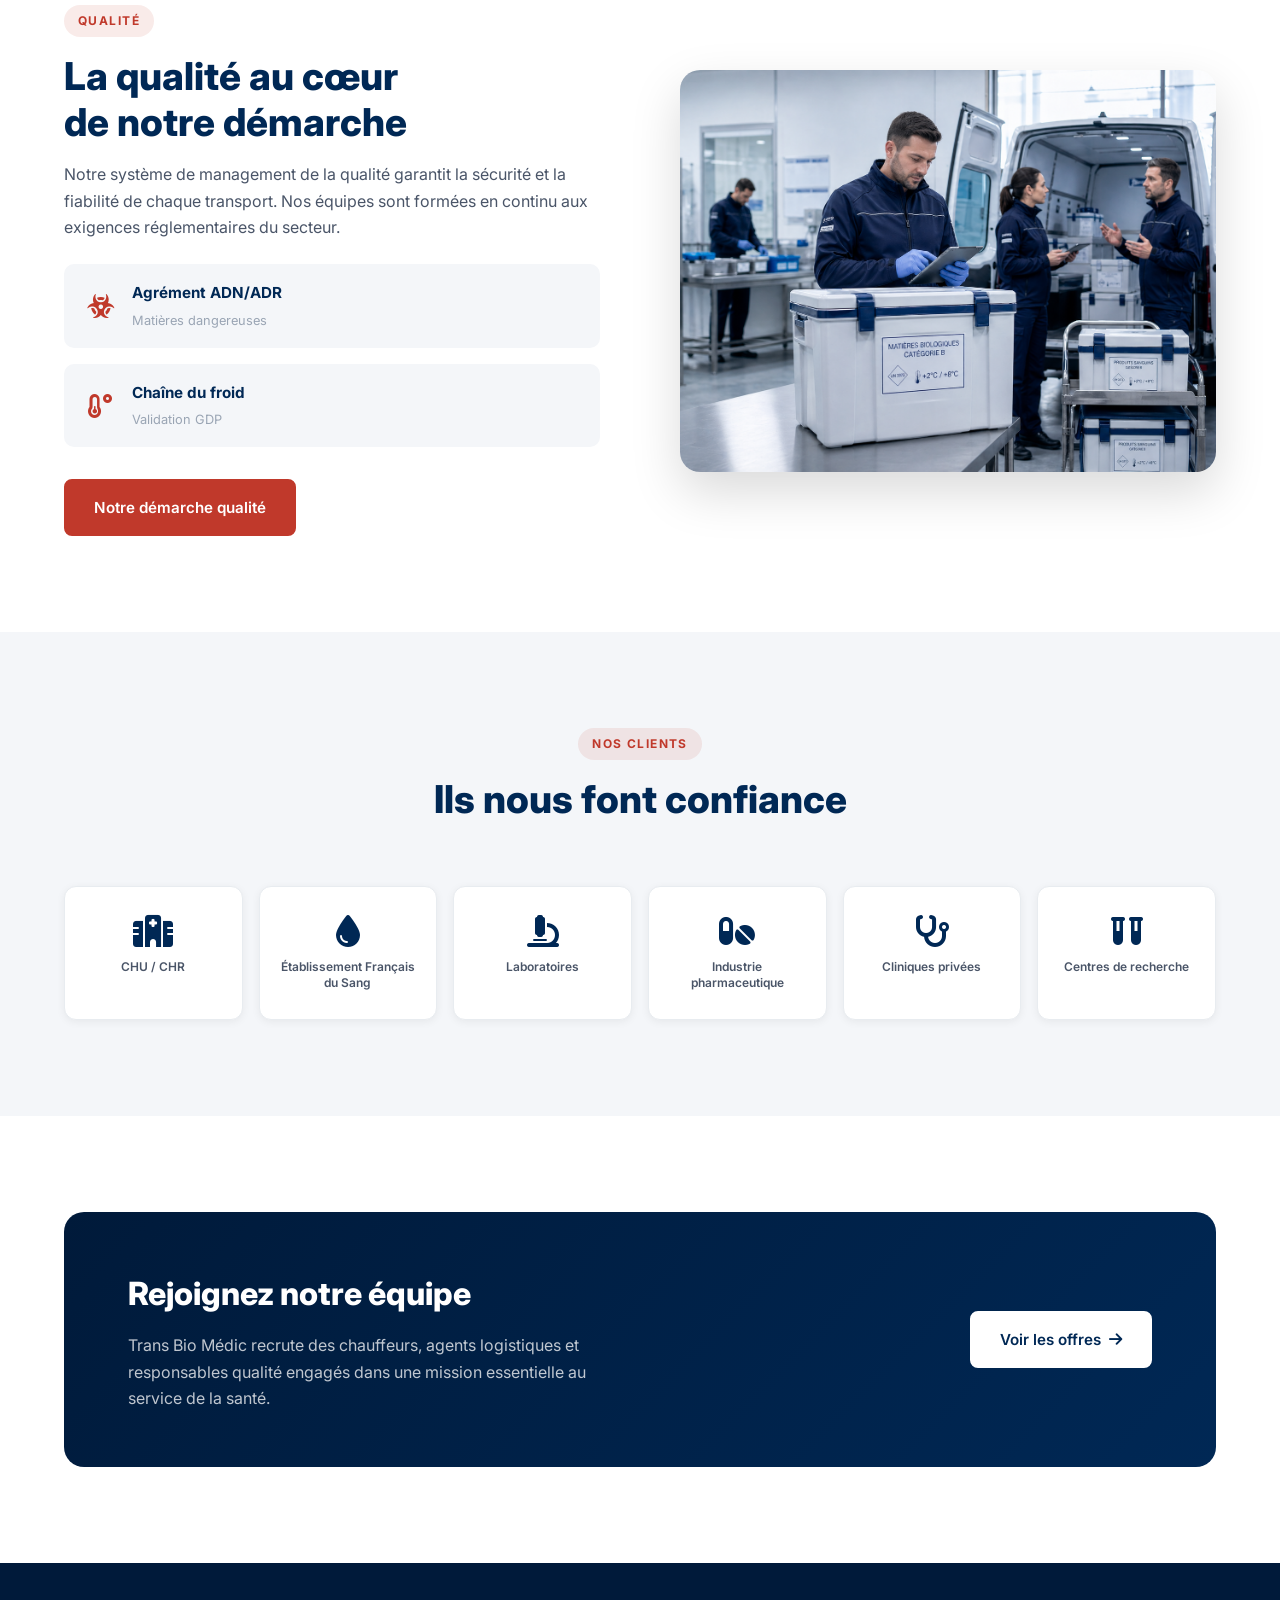
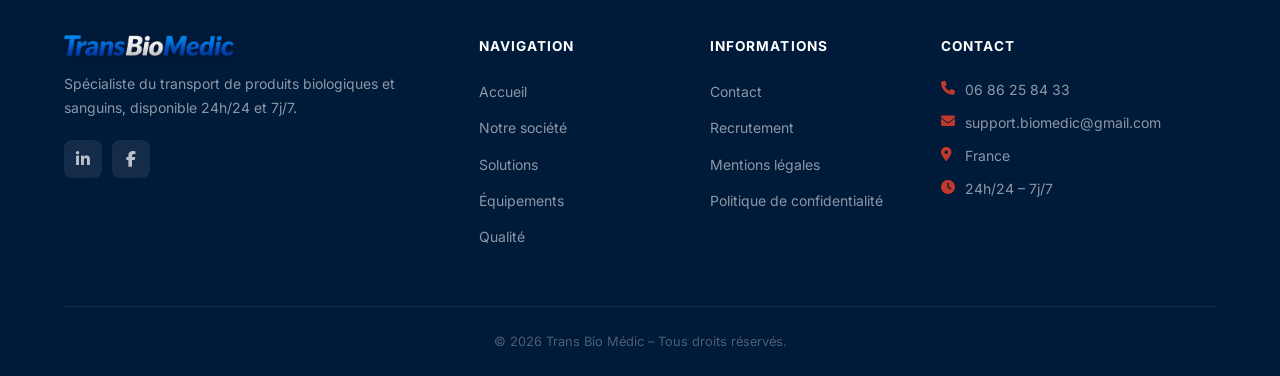
==== commit 56220c72: "Uniformise le logo du footer avec le header Made-with: Cursor" ====
--- a/index.html
+++ b/index.html
@@ -276,15 +276,9 @@
     <div class="container">
       <div class="footer-grid">
         <div class="footer-brand">
-          <div class="logo">
-            <div class="logo-icon">
-              <i class="fa-solid fa-droplet"></i>
-            </div>
-            <div class="logo-text">
-              <span class="logo-main">Trans Bio Médic</span>
-              <span class="logo-sub">Transport Biologique</span>
-            </div>
-          </div>
+          <a href="index.html" class="logo">
+            <img src="images/logo-tbm.png" alt="Trans Bio Médic" class="logo-img" />
+          </a>
           <p>Spécialiste du transport de produits biologiques et sanguins, disponible 24h/24 et 7j/7.</p>
           <div class="footer-social">
             <a href="#" aria-label="LinkedIn"><i class="fa-brands fa-linkedin-in"></i></a>
